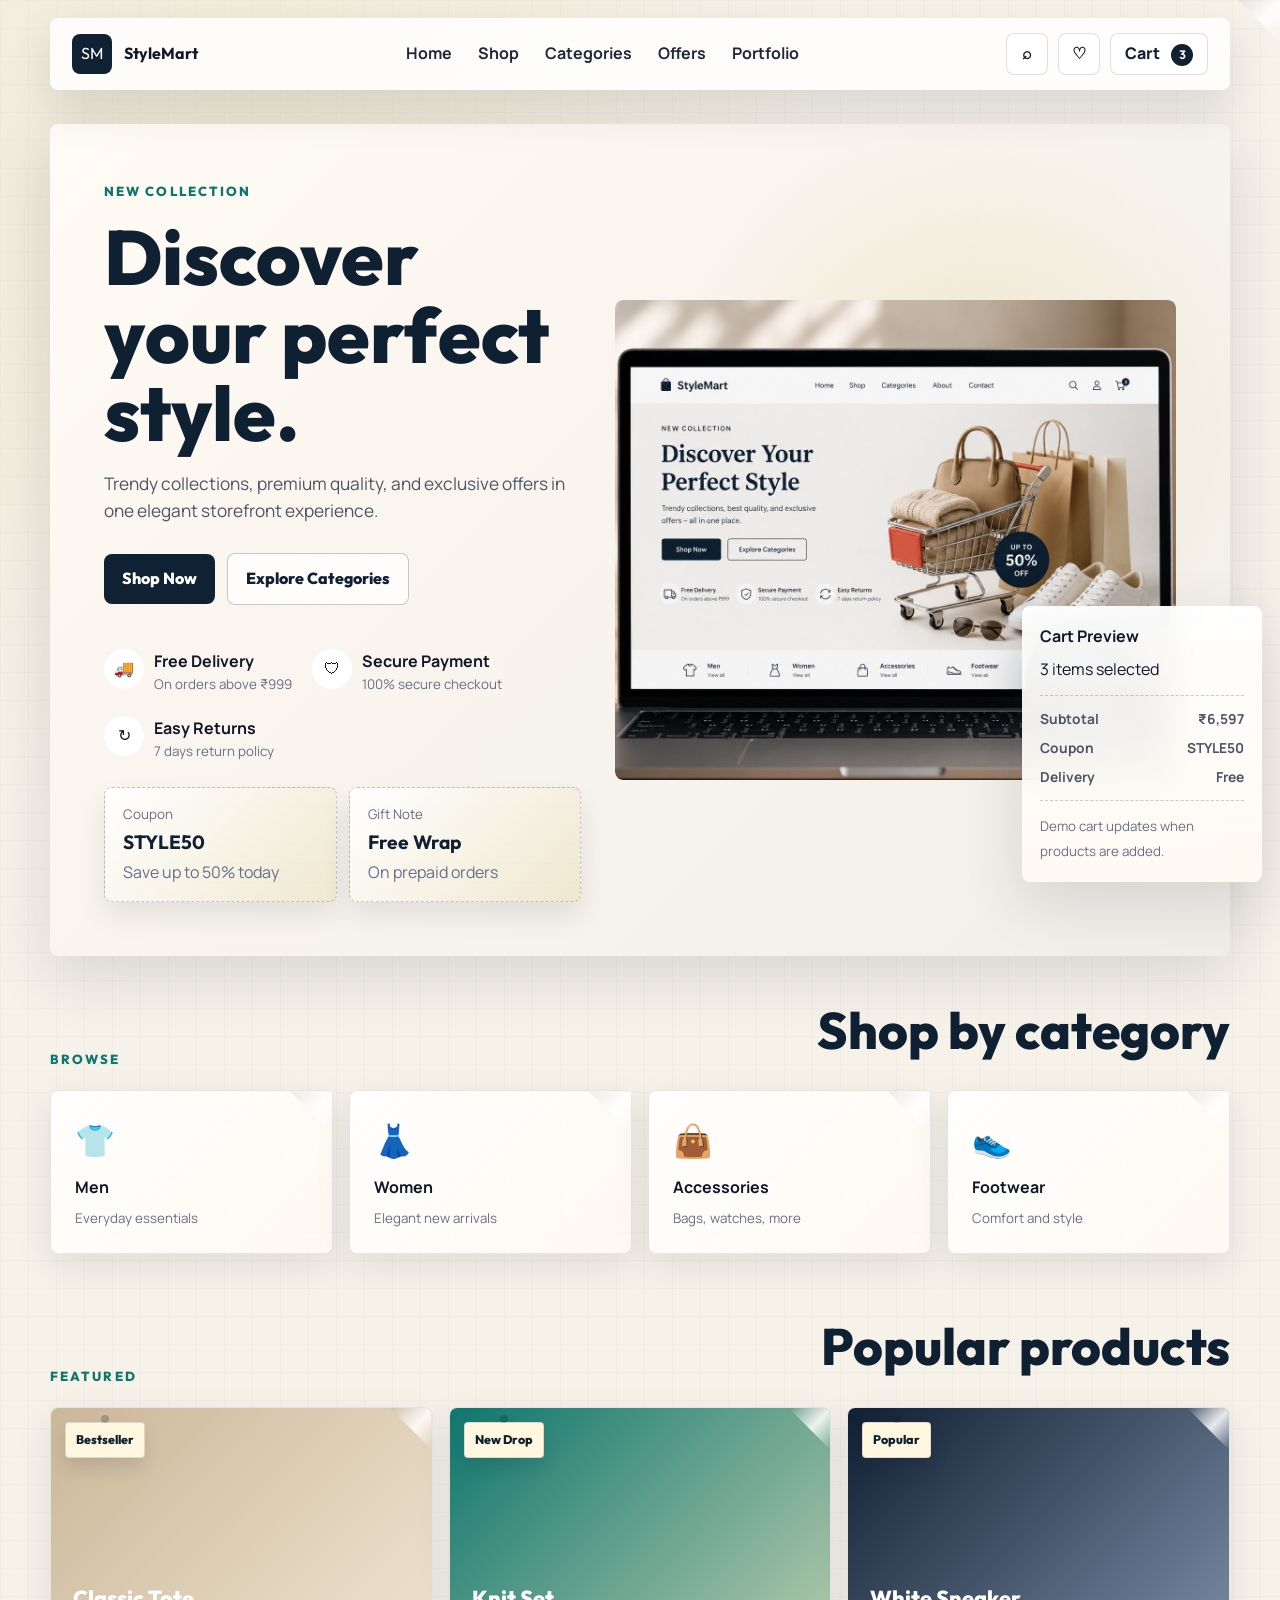
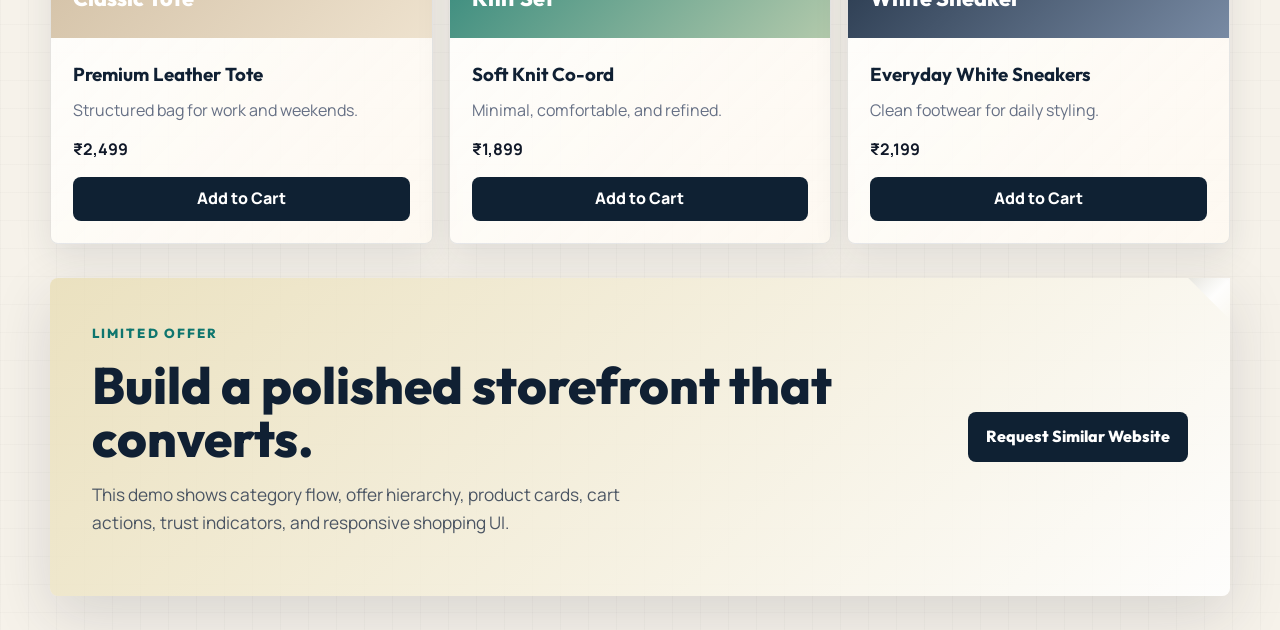
==== ecommerce-demo.html @ c4350ea9 "1st upload" ====
<!DOCTYPE html>
<html lang="en">
<head>
  <meta charset="UTF-8">
  <meta name="viewport" content="width=device-width, initial-scale=1.0">
  <title>StyleMart | E-Commerce Storefront Demo</title>
  <meta name="description" content="Live e-commerce storefront demo created by Tanisha Nalawade with responsive product sections, category navigation, cart preview, and premium shopping UI.">
  <link rel="icon" href="images/favicon.svg" type="image/svg+xml">
  <link rel="stylesheet" href="css/style.css">
</head>
<body class="shop-demo">
  <header class="shop-header">
    <a class="shop-logo" href="portfolio.html" aria-label="Back to portfolio">
      <span>SM</span>
      <strong>StyleMart</strong>
    </a>
    <nav class="shop-nav" aria-label="Store navigation">
      <a href="#home">Home</a>
      <a href="#shop">Shop</a>
      <a href="#categories">Categories</a>
      <a href="#offers">Offers</a>
      <a href="portfolio.html">Portfolio</a>
    </nav>
    <div class="shop-actions">
      <button class="shop-icon" aria-label="Search products">⌕</button>
      <button class="shop-icon" aria-label="Account">♡</button>
      <button class="shop-cart-button" type="button" aria-label="Cart">
        Cart <span data-cart-count>3</span>
      </button>
    </div>
  </header>

  <main>
    <section id="home" class="shop-hero">
      <div class="shop-hero-copy">
        <span class="shop-eyebrow">New Collection</span>
        <h1>Discover your perfect style.</h1>
        <p>Trendy collections, premium quality, and exclusive offers in one elegant storefront experience.</p>
        <div class="shop-hero-actions">
          <a class="shop-btn shop-btn-dark" href="#shop">Shop Now</a>
          <a class="shop-btn shop-btn-light" href="#categories">Explore Categories</a>
        </div>
        <div class="shop-trust">
          <div><span>🚚</span><strong>Free Delivery</strong><small>On orders above ₹999</small></div>
          <div><span>🛡</span><strong>Secure Payment</strong><small>100% secure checkout</small></div>
          <div><span>↻</span><strong>Easy Returns</strong><small>7 days return policy</small></div>
        </div>
        <div class="paper-coupon-strip" aria-label="Store paper coupons">
          <article>
            <small>Coupon</small>
            <strong>STYLE50</strong>
            <span>Save up to 50% today</span>
          </article>
          <article>
            <small>Gift Note</small>
            <strong>Free Wrap</strong>
            <span>On prepaid orders</span>
          </article>
        </div>
      </div>
      <div class="shop-hero-visual">
        <img src="images/projects/ecommerce-store.jpg" alt="StyleMart storefront preview">
        <div class="shop-discount">UP TO<br><strong>50%</strong><br>OFF</div>
      </div>
    </section>

    <section id="categories" class="shop-section">
      <div class="shop-section-head">
        <span class="shop-eyebrow">Browse</span>
        <h2>Shop by category</h2>
      </div>
      <div class="shop-category-grid">
        <a href="#shop"><span>👕</span><strong>Men</strong><small>Everyday essentials</small></a>
        <a href="#shop"><span>👗</span><strong>Women</strong><small>Elegant new arrivals</small></a>
        <a href="#shop"><span>👜</span><strong>Accessories</strong><small>Bags, watches, more</small></a>
        <a href="#shop"><span>👟</span><strong>Footwear</strong><small>Comfort and style</small></a>
      </div>
    </section>

    <section id="shop" class="shop-section shop-products-section">
      <div class="shop-section-head">
        <span class="shop-eyebrow">Featured</span>
        <h2>Popular products</h2>
      </div>
      <div class="shop-product-grid">
        <article class="shop-product">
          <span class="paper-tag">Bestseller</span>
          <div class="shop-product-image beige"><span>Classic Tote</span></div>
          <div><h3>Premium Leather Tote</h3><p>Structured bag for work and weekends.</p><strong>₹2,499</strong></div>
          <button data-add-cart>Add to Cart</button>
        </article>
        <article class="shop-product">
          <span class="paper-tag">New Drop</span>
          <div class="shop-product-image green"><span>Knit Set</span></div>
          <div><h3>Soft Knit Co-ord</h3><p>Minimal, comfortable, and refined.</p><strong>₹1,899</strong></div>
          <button data-add-cart>Add to Cart</button>
        </article>
        <article class="shop-product">
          <span class="paper-tag">Popular</span>
          <div class="shop-product-image slate"><span>White Sneaker</span></div>
          <div><h3>Everyday White Sneakers</h3><p>Clean footwear for daily styling.</p><strong>₹2,199</strong></div>
          <button data-add-cart>Add to Cart</button>
        </article>
      </div>
    </section>

    <section id="offers" class="shop-offer">
      <div>
        <span class="shop-eyebrow">Limited Offer</span>
        <h2>Build a polished storefront that converts.</h2>
        <p>This demo shows category flow, offer hierarchy, product cards, cart actions, trust indicators, and responsive shopping UI.</p>
      </div>
      <a class="shop-btn shop-btn-dark" href="contact.html">Request Similar Website</a>
    </section>
  </main>

  <aside class="shop-mini-cart" aria-label="Cart preview">
    <strong>Cart Preview</strong>
    <p><span data-cart-count>3</span> items selected</p>
    <div class="receipt-lines">
      <span><b>Subtotal</b><b>₹6,597</b></span>
      <span><b>Coupon</b><b>STYLE50</b></span>
      <span><b>Delivery</b><b>Free</b></span>
    </div>
    <small>Demo cart updates when products are added.</small>
  </aside>

  <script>
    const cartCounts = document.querySelectorAll("[data-cart-count]");
    let cartCount = 3;
    document.querySelectorAll("[data-add-cart]").forEach((button) => {
      button.addEventListener("click", () => {
        cartCount += 1;
        cartCounts.forEach((count) => {
          count.textContent = cartCount;
        });
        button.textContent = "Added";
        setTimeout(() => {
          button.textContent = "Add to Cart";
        }, 1200);
      });
    });
  </script>
</body>
</html>
---- css/style.css ----
@import url("https://fonts.googleapis.com/css2?family=Manrope:wght@400;500;600;700;800&family=Outfit:wght@600;700;800&display=swap");

:root {
  --display-font: "Outfit", "Aptos Display", "Segoe UI", sans-serif;
  --body-font: "Manrope", "Aptos", "Segoe UI", sans-serif;
}

:root {
  --blue-slate: #666A86;
  --slate-grey: #788AA3;
  --muted-teal: #92B6B1;
  --celadon: #B2C9AB;
  --pearl: #E8DDB5;
  --ink: #202437;
  --ink-soft: #4d5367;
  --paper: #ffffff;
  --mist: #f7f8f6;
  --line: rgba(102, 106, 134, 0.18);
  --glass: rgba(255, 255, 255, 0.68);
  --shadow: 0 20px 60px rgba(32, 36, 55, 0.14);
  --soft-shadow: 0 12px 34px rgba(32, 36, 55, 0.1);
  --radius: 8px;
  --max: 1180px;
}

* {
  box-sizing: border-box;
}

html {
  scroll-behavior: smooth;
}

body {
  margin: 0;
  color: var(--ink);
  background: var(--paper);
  font-family: var(--body-font);
  line-height: 1.6;
  overflow-x: hidden;
}

h1,
h2,
h3,
h4,
.brand,
.nav-links a,
.btn {
  font-family: var(--display-font);
}

img,
svg {
  max-width: 100%;
  display: block;
}

a {
  color: inherit;
  text-decoration: none;
}

button,
input,
select,
textarea {
  font: inherit;
}

button {
  cursor: pointer;
}

.loader {
  position: fixed;
  inset: 0;
  z-index: 9999;
  display: grid;
  place-items: center;
  background: linear-gradient(135deg, var(--blue-slate), var(--slate-grey), var(--muted-teal));
  transition: opacity 0.45s ease, visibility 0.45s ease;
}

.loader.is-hidden {
  opacity: 0;
  visibility: hidden;
}

.loader-mark {
  width: 76px;
  height: 76px;
  border: 1px solid rgba(255,255,255,0.35);
  border-radius: 50%;
  display: grid;
  place-items: center;
  color: white;
  font-weight: 800;
  letter-spacing: 0;
  position: relative;
}

.loader-mark::after {
  content: "";
  position: absolute;
  inset: -8px;
  border-radius: 50%;
  border: 2px solid transparent;
  border-top-color: var(--pearl);
  animation: spin 1s linear infinite;
}

@keyframes spin {
  to { transform: rotate(360deg); }
}

.site-header {
  position: fixed;
  top: 18px;
  left: 50%;
  transform: translateX(-50%);
  width: min(calc(100% - 32px), var(--max));
  z-index: 1000;
  border: 1px solid rgba(255,255,255,0.38);
  border-radius: var(--radius);
  background: rgba(255,255,255,0.78);
  backdrop-filter: blur(20px);
  box-shadow: 0 14px 34px rgba(32,36,55,0.12);
}

.nav {
  height: 70px;
  display: flex;
  align-items: center;
  justify-content: space-between;
  padding: 0 18px;
}

.brand {
  display: flex;
  align-items: center;
  gap: 12px;
  font-weight: 800;
  letter-spacing: 0;
}

.brand-mark {
  width: 38px;
  height: 38px;
  border-radius: var(--radius);
  display: grid;
  place-items: center;
  color: white;
  background: linear-gradient(135deg, var(--blue-slate), var(--muted-teal));
  box-shadow: 0 10px 24px rgba(102,106,134,0.24);
}

.nav-links {
  display: flex;
  align-items: center;
  gap: 6px;
}

.nav-links a {
  padding: 10px 12px;
  border-radius: var(--radius);
  color: var(--ink-soft);
  font-weight: 700;
  font-size: 0.92rem;
}

.nav-links a:hover,
.nav-links a.active {
  color: var(--ink);
  background: rgba(146,182,177,0.18);
}

.menu-toggle {
  display: none;
  border: 0;
  background: rgba(102,106,134,0.1);
  border-radius: var(--radius);
  width: 42px;
  height: 42px;
  color: var(--blue-slate);
}

.btn {
  min-height: 46px;
  display: inline-flex;
  align-items: center;
  justify-content: center;
  gap: 10px;
  padding: 12px 18px;
  border-radius: var(--radius);
  border: 1px solid transparent;
  font-weight: 800;
  transition: transform 0.25s ease, box-shadow 0.25s ease, background 0.25s ease;
}

.btn:hover {
  transform: translateY(-3px);
}

.btn-primary {
  color: white;
  background: linear-gradient(135deg, var(--blue-slate), var(--muted-teal));
  box-shadow: 0 16px 34px rgba(102,106,134,0.22);
}

.btn-secondary {
  color: var(--ink);
  background: rgba(255,255,255,0.74);
  border-color: rgba(255,255,255,0.62);
  box-shadow: var(--soft-shadow);
}

.btn-ghost {
  color: var(--blue-slate);
  background: transparent;
  border-color: var(--line);
}

.section {
  position: relative;
  padding: 112px 0;
}

.container {
  width: min(calc(100% - 36px), var(--max));
  margin: 0 auto;
}

.section-label {
  display: inline-flex;
  align-items: center;
  gap: 10px;
  color: var(--blue-slate);
  font-size: 0.82rem;
  font-weight: 900;
  letter-spacing: 0.08em;
  text-transform: uppercase;
}

.section-label::before {
  content: "";
  width: 34px;
  height: 1px;
  background: var(--muted-teal);
}

.section-heading {
  margin: 12px 0 16px;
  font-family: var(--display-font);
  font-weight: 700;
  font-size: clamp(1.85rem, 3.7vw, 3.35rem);
  line-height: 1.08;
  letter-spacing: 0;
}

.section-copy {
  max-width: 720px;
  margin: 0;
  color: var(--ink-soft);
  font-size: 1.08rem;
}

.hero {
  min-height: 100vh;
  padding: 136px 0 124px;
  display: grid;
  align-items: center;
  overflow: hidden;
  color: white;
  background:
    linear-gradient(120deg, rgba(102,106,134,0.95), rgba(120,138,163,0.9), rgba(146,182,177,0.86)),
    url("../images/backgrounds/mesh.svg");
  background-size: cover;
}

.hero::before {
  content: "";
  position: absolute;
  inset: 0;
  background-image:
    linear-gradient(rgba(255,255,255,0.08) 1px, transparent 1px),
    linear-gradient(90deg, rgba(255,255,255,0.08) 1px, transparent 1px);
  background-size: 56px 56px;
  mask-image: linear-gradient(to bottom, black, transparent 78%);
}

.hero-grid {
  position: relative;
  z-index: 2;
  display: grid;
  grid-template-columns: 1fr;
  gap: 28px;
  align-items: center;
  justify-items: center;
  text-align: center;
}

.hero h1 {
  margin: 16px 0 16px;
  max-width: 840px;
  font-family: var(--display-font);
  font-weight: 800;
  font-size: clamp(2.35rem, 4.8vw, 4.55rem);
  line-height: 1.04;
  letter-spacing: 0;
}

.hero .lead {
  max-width: 780px;
  margin-inline: auto;
  color: rgba(255,255,255,0.86);
  font-size: clamp(1rem, 1.45vw, 1.16rem);
  line-height: 1.72;
}

.typed-line {
  display: inline-flex;
  min-height: 34px;
  margin-top: 10px;
  color: var(--pearl);
  font-weight: 900;
  font-size: clamp(1.06rem, 1.55vw, 1.28rem);
}

.cursor {
  display: inline-block;
  width: 2px;
  height: 1.3em;
  margin-left: 5px;
  background: var(--pearl);
  animation: blink 0.9s steps(2) infinite;
}

@keyframes blink {
  50% { opacity: 0; }
}



.trust-strip {
  display: grid;
  grid-template-columns: repeat(4, minmax(0, 1fr));
  gap: 10px;
  width: min(860px, 100%);
  margin: 24px auto 0;
}

.trust-item,
.glass-card {
  border: 1px solid rgba(255,255,255,0.38);
  background: rgba(255,255,255,0.14);
  backdrop-filter: blur(18px);
  border-radius: var(--radius);
  box-shadow: 0 18px 45px rgba(32,36,55,0.12);
}

.trust-item {
  padding: 12px 14px;
  font-weight: 800;
  color: rgba(255,255,255,0.92);
  font-size: 0.9rem;
}

.hero-visual {
  position: relative;
  min-height: 560px;
}

.code-window {
  position: absolute;
  inset: 48px 0 42px 42px;
  padding: 18px;
  background: rgba(255,255,255,0.82);
  border: 1px solid rgba(255,255,255,0.5);
  border-radius: var(--radius);
  box-shadow: var(--shadow);
  backdrop-filter: blur(22px);
  color: var(--ink);
  animation: floatUp 6s ease-in-out infinite;
}

.window-top {
  display: flex;
  gap: 8px;
  margin-bottom: 18px;
}

.dot {
  width: 11px;
  height: 11px;
  border-radius: 50%;
  background: var(--blue-slate);
}

.dot:nth-child(2) { background: var(--muted-teal); }
.dot:nth-child(3) { background: var(--pearl); }

.code-line {
  display: grid;
  grid-template-columns: 46px 1fr;
  gap: 10px;
  padding: 9px 0;
  color: #4e556e;
  font-family: "SFMono-Regular", Consolas, monospace;
  font-size: 0.92rem;
  border-bottom: 1px solid rgba(102,106,134,0.08);
}

.line-no {
  color: rgba(102,106,134,0.45);
}

.dashboard-card {
  position: absolute;
  right: 6px;
  bottom: 28px;
  width: min(300px, 72%);
  padding: 18px;
  color: var(--ink);
  background: rgba(255,255,255,0.78);
  border: 1px solid rgba(255,255,255,0.58);
  border-radius: var(--radius);
  box-shadow: var(--shadow);
  backdrop-filter: blur(18px);
}

.mini-bars {
  display: grid;
  gap: 9px;
  margin-top: 14px;
}

.mini-bars span {
  display: block;
  height: 10px;
  border-radius: 999px;
  background: linear-gradient(90deg, var(--blue-slate), var(--muted-teal));
}

.mini-bars span:nth-child(2) { width: 72%; }
.mini-bars span:nth-child(3) { width: 88%; }

.floating-tech {
  position: absolute;
  width: 58px;
  height: 58px;
  display: grid;
  place-items: center;
  border-radius: var(--radius);
  color: var(--blue-slate);
  background: rgba(255,255,255,0.82);
  box-shadow: var(--soft-shadow);
  font-weight: 900;
  animation: drift 5s ease-in-out infinite;
}

.tech-java { left: 2px; top: 34px; }
.tech-spring { right: 0; top: 118px; animation-delay: -1.4s; }
.tech-db { left: 0; bottom: 96px; animation-delay: -2.2s; }

.particle-field span {
  position: absolute;
  width: 5px;
  height: 5px;
  border-radius: 50%;
  background: rgba(255,255,255,0.7);
  animation: particle 8s linear infinite;
}

.particle-field span:nth-child(1) { left: 8%; top: 16%; }
.particle-field span:nth-child(2) { left: 76%; top: 12%; animation-delay: -2s; }
.particle-field span:nth-child(3) { left: 58%; top: 66%; animation-delay: -4s; }
.particle-field span:nth-child(4) { left: 18%; top: 74%; animation-delay: -6s; }

@keyframes particle {
  50% { transform: translate3d(18px, -24px, 0); opacity: 0.35; }
}

@keyframes floatUp {
  50% { transform: translateY(-18px); }
}

@keyframes drift {
  50% { transform: translateY(-14px) rotate(3deg); }
}

.wave {
  position: absolute;
  left: 0;
  right: 0;
  bottom: -34px;
  height: 82px;
  z-index: 1;
  background: url("../images/backgrounds/wave.svg") center bottom / cover no-repeat;
  pointer-events: none;
}

.intro-layout {
  display: grid;
  grid-template-columns: 0.9fr 1.1fr;
  gap: 42px;
  align-items: center;
}

.portrait-abstract,
.service-visual,
.about-visual {
  min-height: 430px;
  border-radius: var(--radius);
  background:
    linear-gradient(135deg, rgba(102,106,134,0.12), rgba(146,182,177,0.22)),
    url("../images/backgrounds/workspace.svg") center / cover;
  box-shadow: var(--shadow);
  border: 1px solid rgba(102,106,134,0.12);
}

.stats-grid {
  display: grid;
  grid-template-columns: repeat(4, minmax(0, 1fr));
  gap: 18px;
  margin-top: 36px;
}

.stat-card {
  padding: 26px;
  border-radius: var(--radius);
  background: var(--paper);
  border: 1px solid var(--line);
  box-shadow: var(--soft-shadow);
}

.stat-number {
  display: block;
  color: var(--blue-slate);
  font-size: 2.4rem;
  line-height: 1;
  font-weight: 900;
}

.tech-section {
  background: linear-gradient(135deg, rgba(120,138,163,0.14), rgba(146,182,177,0.22));
}

.tech-grid {
  display: grid;
  grid-template-columns: repeat(4, minmax(0, 1fr));
  gap: 18px;
  margin-top: 42px;
}

.tech-card {
  position: relative;
  overflow: hidden;
  min-height: 210px;
  padding: 24px;
  border-radius: var(--radius);
  border: 1px solid rgba(255,255,255,0.62);
  background: rgba(255,255,255,0.58);
  backdrop-filter: blur(18px);
  box-shadow: var(--soft-shadow);
  transition: transform 0.25s ease, box-shadow 0.25s ease;
}

.tech-card:hover,
.case-card:hover,
.service-card:hover {
  transform: translateY(-8px);
  box-shadow: var(--shadow);
}

.tech-icon,
.service-icon {
  width: 48px;
  height: 48px;
  border-radius: var(--radius);
  display: grid;
  place-items: center;
  color: white;
  font-weight: 900;
  background: linear-gradient(135deg, var(--blue-slate), var(--muted-teal));
}

.progress {
  height: 8px;
  border-radius: 999px;
  background: rgba(102,106,134,0.12);
  overflow: hidden;
  margin-top: 18px;
}

.progress span {
  display: block;
  height: 100%;
  width: var(--value);
  background: linear-gradient(90deg, var(--blue-slate), var(--celadon));
}

.choose-section {
  background: linear-gradient(135deg, rgba(146,182,177,0.18), rgba(178,201,171,0.24));
}

.choose-layout {
  display: grid;
  grid-template-columns: 0.85fr 1.15fr;
  gap: 34px;
  align-items: start;
}

.choose-list {
  display: grid;
  gap: 14px;
}

.choose-item {
  display: grid;
  grid-template-columns: 52px 1fr;
  gap: 16px;
  padding: 18px;
  border-radius: var(--radius);
  background: rgba(255,255,255,0.66);
  border: 1px solid rgba(255,255,255,0.7);
  box-shadow: var(--soft-shadow);
}

.check {
  width: 40px;
  height: 40px;
  border-radius: 50%;
  display: grid;
  place-items: center;
  background: rgba(102,106,134,0.1);
  color: var(--blue-slate);
  font-weight: 900;
}

.services-preview,
.portfolio-section {
  background: linear-gradient(135deg, rgba(178,201,171,0.2), rgba(232,221,181,0.32));
}

.service-grid {
  display: grid;
  grid-template-columns: repeat(4, minmax(0, 1fr));
  gap: 18px;
  margin-top: 42px;
}

.service-card {
  overflow: hidden;
  border-radius: var(--radius);
  background: var(--paper);
  border: 1px solid var(--line);
  box-shadow: var(--soft-shadow);
  transition: transform 0.25s ease, box-shadow 0.25s ease;
}

.service-image {
  min-height: 150px;
  background: linear-gradient(135deg, rgba(102,106,134,0.84), rgba(146,182,177,0.78)), var(--service-img);
  background-size: cover;
  background-position: center;
}

.service-content {
  padding: 22px;
}

.service-content ul,
.project-outcomes,
.footer-list {
  padding: 0;
  margin: 14px 0 0;
  list-style: none;
}

.service-content li,
.project-outcomes li {
  margin: 8px 0;
  color: var(--ink-soft);
}

.process-timeline {
  display: grid;
  grid-template-columns: repeat(4, minmax(0, 1fr));
  gap: 18px;
  margin-top: 42px;
}

.process-step {
  position: relative;
  padding: 26px;
  border-radius: var(--radius);
  background: var(--paper);
  border: 1px solid var(--line);
  box-shadow: var(--soft-shadow);
}

.step-number {
  color: var(--muted-teal);
  font-size: 2.4rem;
  font-weight: 900;
  line-height: 1;
}

.testimonials {
  background: #f7f8f6;
}

.testimonial-strip {
  display: grid;
  grid-template-columns: 1.1fr 0.9fr;
  gap: 22px;
  margin-top: 42px;
}

.quote-card {
  padding: 30px;
  border-radius: var(--radius);
  background: var(--paper);
  border: 1px solid var(--line);
  box-shadow: var(--soft-shadow);
}

.cta-band {
  overflow: hidden;
  color: white;
  background: linear-gradient(135deg, var(--blue-slate), var(--slate-grey), var(--muted-teal));
}

.cta-panel {
  position: relative;
  display: grid;
  grid-template-columns: 1.1fr auto;
  align-items: center;
  gap: 24px;
  padding: 44px;
  border-radius: var(--radius);
  border: 1px solid rgba(255,255,255,0.22);
  background: rgba(255,255,255,0.1);
  backdrop-filter: blur(18px);
}

.page-hero {
  padding: 164px 0 86px;
  color: white;
  background:
    linear-gradient(120deg, rgba(102,106,134,0.96), rgba(120,138,163,0.9), rgba(146,182,177,0.86)),
    url("../images/backgrounds/mesh.svg") center / cover;
}

.page-hero h1 {
  max-width: 900px;
  margin: 12px 0 16px;
  font-family: var(--display-font);
  font-weight: 700;
  font-size: clamp(2.25rem, 4.8vw, 4.5rem);
  line-height: 1.04;
}

.page-hero p {
  max-width: 740px;
  color: rgba(255,255,255,0.86);
  font-size: 1.12rem;
}

.about-grid {
  display: grid;
  grid-template-columns: 0.9fr 1.1fr;
  gap: 34px;
  align-items: start;
}

.accordion {
  display: grid;
  gap: 14px;
}

.accordion-item {
  border-radius: var(--radius);
  border: 1px solid var(--line);
  background: var(--paper);
  box-shadow: var(--soft-shadow);
  overflow: hidden;
}

.accordion-button {
  width: 100%;
  border: 0;
  display: flex;
  justify-content: space-between;
  align-items: center;
  padding: 20px 22px;
  background: transparent;
  color: var(--ink);
  font-weight: 900;
  text-align: left;
}

.accordion-content {
  max-height: 0;
  overflow: hidden;
  transition: max-height 0.35s ease;
}

.accordion-content-inner {
  padding: 0 22px 22px;
  color: var(--ink-soft);
}

.accordion-item.open .accordion-content {
  max-height: 460px;
}

.portfolio-toolbar {
  display: flex;
  flex-wrap: wrap;
  align-items: center;
  justify-content: space-between;
  gap: 18px;
  margin-top: 34px;
}

.download-panel {
  display: grid;
  grid-template-columns: 1fr auto;
  align-items: center;
  gap: 24px;
  margin-top: 26px;
  padding: 26px;
  border-radius: var(--radius);
  background:
    linear-gradient(135deg, rgba(255,255,255,0.86), rgba(232,221,181,0.42)),
    linear-gradient(135deg, rgba(146,182,177,0.18), rgba(102,106,134,0.08));
  border: 1px solid rgba(255,255,255,0.72);
  box-shadow: var(--soft-shadow);
}

.download-panel h3 {
  margin: 0 0 8px;
  font-size: clamp(1.25rem, 2vw, 1.7rem);
}

.download-panel p {
  margin: 0;
  color: var(--ink-soft);
}

.filter-buttons {
  display: flex;
  flex-wrap: wrap;
  gap: 10px;
}

.filter-btn {
  border: 1px solid var(--line);
  border-radius: var(--radius);
  background: rgba(255,255,255,0.72);
  padding: 10px 14px;
  color: var(--ink-soft);
  font-weight: 800;
}

.filter-btn.active,
.filter-btn:hover {
  color: white;
  background: var(--blue-slate);
}

.case-grid {
  display: grid;
  gap: 24px;
  margin-top: 28px;
}

.case-card {
  display: grid;
  grid-template-columns: 0.95fr 1.05fr;
  gap: 28px;
  padding: 20px;
  border-radius: var(--radius);
  background: rgba(255,255,255,0.82);
  border: 1px solid rgba(255,255,255,0.72);
  box-shadow: var(--soft-shadow);
  transition: transform 0.25s ease, box-shadow 0.25s ease;
}

.mockup {
  min-height: 310px;
  border-radius: var(--radius);
  padding: 18px;
  background: linear-gradient(135deg, rgba(32,36,55,0.88), rgba(102,106,134,0.76));
}

.mockup-screen {
  height: 100%;
  border-radius: var(--radius);
  border: 10px solid rgba(255,255,255,0.18);
  box-shadow: inset 0 0 0 1px rgba(255,255,255,0.16);
  overflow: hidden;
}

.mockup-screen img {
  width: 100%;
  height: 100%;
  display: block;
  object-fit: cover;
  border-radius: calc(var(--radius) - 2px);
  transition: transform 0.45s ease;
}

.case-card:hover .mockup-screen img {
  transform: scale(1.04);
}

.badge-row {
  display: flex;
  flex-wrap: wrap;
  gap: 8px;
  margin: 16px 0;
}

.badge {
  display: inline-flex;
  align-items: center;
  min-height: 30px;
  padding: 6px 10px;
  border-radius: 999px;
  color: var(--blue-slate);
  background: rgba(146,182,177,0.18);
  font-size: 0.82rem;
  font-weight: 900;
}

.contact-section {
  background: linear-gradient(135deg, rgba(232,221,181,0.48), rgba(255,255,255,1));
}

.contact-grid {
  display: grid;
  grid-template-columns: 0.9fr 1.1fr;
  gap: 32px;
  align-items: start;
}

.contact-card,
.form-card,
.newsletter-card {
  padding: 28px;
  border-radius: var(--radius);
  background: rgba(255,255,255,0.82);
  border: 1px solid rgba(255,255,255,0.74);
  box-shadow: var(--shadow);
  backdrop-filter: blur(18px);
}

.form-grid {
  display: grid;
  grid-template-columns: repeat(2, minmax(0, 1fr));
  gap: 2px;
}

.field {
  display: grid;
  gap: 2px;
}

.field.full {
  grid-column: 1 / -1;
}

label {
  font-weight: 800;
  color: var(--ink);
}

input,
select,
textarea {
  width: 100%;
  border: 1px solid rgba(102,106,134,0.24);
  border-radius: var(--radius);
  padding: 13px 14px;
  background: rgba(255,255,255,0.82);
  color: var(--ink);
  outline: none;
  transition: border-color 0.2s ease, box-shadow 0.2s ease;
}

textarea {
  min-height: 60px;
  resize: vertical;
}

input:focus,
select:focus,
textarea:focus {
  border-color: var(--muted-teal);
  box-shadow: 0 0 0 4px rgba(146,182,177,0.16);
}

.error {
  min-height: 18px;
  color: #9a3f45;
  font-size: 0.82rem;
  font-weight: 700;
}

.success-message {
  display: none;
  margin-top: 14px;
  padding: 14px;
  border-radius: var(--radius);
  color: #23473f;
  background: rgba(178,201,171,0.36);
  font-weight: 800;
}

.success-message.show {
  display: block;
}

.map-frame,
.video-frame {
  width: 100%;
  min-height: 350px;
  border: 0;
  border-radius: var(--radius);
  box-shadow: var(--soft-shadow);
}

.video-unavailable {
  display: grid;
  place-content: center;
  gap: 10px;
  padding: 28px;
  text-align: center;
  color: rgba(255,255,255,0.9);
  background:
    linear-gradient(135deg, rgba(102,106,134,0.92), rgba(146,182,177,0.82)),
    url("../images/backgrounds/mesh.svg") center / cover;
  border: 1px solid rgba(255,255,255,0.52);
}

.video-unavailable span {
  font-family: var(--display-font);
  font-size: clamp(1.45rem, 3vw, 2.4rem);
  font-weight: 800;
}

.video-unavailable p {
  margin: 0;
  color: rgba(255,255,255,0.76);
}

.site-footer {
  position: relative;
  overflow: hidden;
  color: white;
  padding: 86px 0 28px;
  background: linear-gradient(135deg, var(--blue-slate), #4E556E);
}

.footer-top {
  display: grid;
  grid-template-columns: 1.1fr 0.9fr;
  gap: 30px;
  align-items: start;
  padding-bottom: 42px;
  border-bottom: 1px solid rgba(255,255,255,0.18);
}

.newsletter-card {
  color: var(--ink);
}

.footer-grid {
  display: grid;
  grid-template-columns: 1.2fr repeat(3, 1fr);
  gap: 28px;
  margin-top: 38px;
}

.footer-list li {
  margin: 10px 0;
  color: rgba(255,255,255,0.72);
}

.footer-list a:hover {
  color: var(--pearl);
}

.social-row {
  display: flex;
  gap: 10px;
  margin-top: 18px;
}

.social-row a,
.floating-contact a,
.back-top {
  width: 42px;
  height: 42px;
  display: grid;
  place-items: center;
  border-radius: var(--radius);
  background: rgba(255,255,255,0.12);
  border: 1px solid rgba(255,255,255,0.22);
  font-weight: 900;
  transition: transform 0.25s ease, background 0.25s ease;
}

.social-row a:hover,
.floating-contact a:hover,
.back-top:hover {
  transform: translateY(-4px);
  background: rgba(255,255,255,0.22);
}

.footer-bottom {
  display: flex;
  flex-wrap: wrap;
  gap: 12px;
  align-items: center;
  justify-content: space-between;
  margin-top: 34px;
  color: rgba(255,255,255,0.72);
}

.floating-contact {
  position: fixed;
  right: 18px;
  bottom: 86px;
  z-index: 900;
  display: grid;
  gap: 10px;
}

.floating-contact a {
  color: white;
  background: var(--blue-slate);
}

.back-top {
  position: fixed;
  right: 18px;
  bottom: 28px;
  z-index: 900;
  border: 0;
  color: white;
  background: var(--muted-teal);
  opacity: 0;
  pointer-events: none;
}

.back-top.show {
  opacity: 1;
  pointer-events: auto;
}

.modal {
  position: fixed;
  inset: 0;
  z-index: 2000;
  display: none;
  place-items: center;
  padding: 20px;
  background: rgba(32,36,55,0.58);
  backdrop-filter: blur(8px);
}

.modal.show {
  display: grid;
}

.modal-panel {
  width: min(520px, 100%);
  padding: 28px;
  border-radius: var(--radius);
  background: var(--paper);
  box-shadow: var(--shadow);
}

.modal-head {
  display: flex;
  justify-content: space-between;
  align-items: center;
  gap: 12px;
}

.icon-button {
  width: 40px;
  height: 40px;
  border: 0;
  border-radius: var(--radius);
  color: var(--blue-slate);
  background: rgba(102,106,134,0.1);
}

.reveal {
  opacity: 0;
  transform: translateY(26px);
  transition: opacity 0.75s ease, transform 0.75s ease;
}

.reveal.visible {
  opacity: 1;
  transform: translateY(0);
}

.split-band {
  background: var(--mist);
}

@media (max-width: 980px) {
  .hero-grid,
  .intro-layout,
  .choose-layout,
  .about-grid,
  .contact-grid,
  .testimonial-strip,
  .footer-top,
  .download-panel,
  .case-card {
    grid-template-columns: 1fr;
  }

  .hero-visual {
    min-height: 470px;
  }

  .tech-grid,
  .service-grid,
  .stats-grid,
  .process-timeline,
  .footer-grid {
    grid-template-columns: repeat(2, minmax(0, 1fr));
  }

  .cta-panel {
    grid-template-columns: 1fr;
  }
}

@media (min-width: 981px) and (max-height: 820px) {
  .hero {
    padding-top: 118px;
    padding-bottom: 104px;
  }

  .hero h1 {
    max-width: 790px;
    font-size: clamp(2.25rem, 4.25vw, 4rem);
  }

  .hero .lead {
    max-width: 740px;
    font-size: 1.04rem;
    line-height: 1.62;
  }

  .trust-strip {
    margin-top: 18px;
  }
}

@media (max-width: 740px) {
  .site-header {
    top: 10px;
    width: min(calc(100% - 20px), var(--max));
  }

  .menu-toggle {
    display: grid;
    place-items: center;
  }

  .nav-links {
    position: absolute;
    left: 10px;
    right: 10px;
    top: 78px;
    display: none;
    padding: 12px;
    border-radius: var(--radius);
    background: rgba(255,255,255,0.94);
    box-shadow: var(--shadow);
    flex-direction: column;
    align-items: stretch;
  }

  .nav-links.open {
    display: flex;
  }

  .nav-cta {
    display: none;
  }

  .hero {
    padding-top: 136px;
  }

  .hero h1,
  .page-hero h1 {
    font-size: clamp(2.1rem, 10vw, 3.15rem);
  }

  .section-heading {
    font-size: clamp(1.75rem, 8vw, 2.65rem);
  }

  .trust-strip,
  .tech-grid,
  .service-grid,
  .stats-grid,
  .process-timeline,
  .footer-grid,
  .form-grid {
    grid-template-columns: 1fr;
  }

  .hero-visual {
    min-height: 420px;
  }

  .code-window {
    inset: 34px 0 76px 0;
  }

  .floating-tech {
    width: 48px;
    height: 48px;
  }

  .section {
    padding: 78px 0;
  }

  .page-hero {
    padding-top: 138px;
  }

  .footer-bottom {
    align-items: flex-start;
    flex-direction: column;
  }
}

@media (prefers-reduced-motion: reduce) {
  *,
  *::before,
  *::after {
    animation-duration: 0.01ms !important;
    animation-iteration-count: 1 !important;
    scroll-behavior: auto !important;
    transition-duration: 0.01ms !important;
  }
}

.shop-demo {
  min-height: 100vh;
  color: #101828;
  background:
    radial-gradient(circle at 20% 10%, rgba(232,221,181,0.42), transparent 28%),
    linear-gradient(90deg, rgba(16,24,40,0.025) 1px, transparent 1px),
    linear-gradient(180deg, rgba(16,24,40,0.02) 1px, transparent 1px),
    #f6f2ea;
  background-size: auto, 28px 28px, 28px 28px, auto;
  font-family: var(--body-font);
}

.shop-header {
  position: sticky;
  top: 0;
  z-index: 100;
  width: min(calc(100% - 36px), 1180px);
  margin: 18px auto;
  min-height: 72px;
  display: flex;
  align-items: center;
  justify-content: space-between;
  gap: 20px;
  padding: 14px 22px;
  border-radius: var(--radius);
  background: rgba(255,255,255,0.84);
  box-shadow: 0 18px 45px rgba(16,24,40,0.12);
  backdrop-filter: blur(18px);
}

.shop-logo,
.shop-nav,
.shop-actions,
.shop-hero-actions,
.shop-trust,
.shop-product button {
  display: flex;
  align-items: center;
}

.shop-logo {
  gap: 12px;
  font-family: var(--display-font);
}

.shop-logo span {
  width: 40px;
  height: 40px;
  display: grid;
  place-items: center;
  border-radius: var(--radius);
  color: white;
  background: #0f2133;
}

.shop-nav {
  gap: 26px;
  color: #1f2937;
  font-weight: 700;
}

.shop-nav a:hover {
  color: #0f766e;
}

.shop-actions {
  gap: 10px;
}

.shop-icon,
.shop-cart-button {
  min-height: 42px;
  border: 1px solid rgba(15,33,51,0.14);
  border-radius: var(--radius);
  background: white;
  color: #0f2133;
  font-weight: 800;
}

.shop-icon {
  width: 42px;
}

.shop-cart-button {
  padding: 0 14px;
}

.shop-cart-button span {
  display: inline-grid;
  place-items: center;
  min-width: 22px;
  height: 22px;
  margin-left: 8px;
  border-radius: 50%;
  color: white;
  background: #0f2133;
  font-size: 0.75rem;
}

.shop-hero {
  width: min(calc(100% - 36px), 1180px);
  margin: 34px auto 0;
  min-height: 620px;
  display: grid;
  grid-template-columns: 0.92fr 1.08fr;
  align-items: center;
  gap: 34px;
  padding: 54px;
  border-radius: var(--radius);
  background:
    linear-gradient(135deg, rgba(255,255,255,0.22), transparent 32%),
    radial-gradient(circle at 78% 35%, rgba(232,221,181,0.58), transparent 28%),
    linear-gradient(135deg, #fffaf2, #f1eee9);
  box-shadow: var(--shadow);
  overflow: hidden;
}

.shop-hero::after,
.shop-category-grid a::after,
.shop-product::after,
.shop-offer::after {
  content: "";
  position: absolute;
  right: 0;
  top: 0;
  width: 42px;
  height: 42px;
  background: linear-gradient(135deg, rgba(15,33,51,0.08), rgba(255,255,255,0.86) 52%, rgba(255,255,255,0));
  clip-path: polygon(100% 0, 0 0, 100% 100%);
  pointer-events: none;
}

.shop-eyebrow {
  color: #0f766e;
  font-family: var(--display-font);
  font-size: 0.82rem;
  font-weight: 800;
  letter-spacing: 0.16em;
  text-transform: uppercase;
}

.shop-hero h1,
.shop-section h2,
.shop-offer h2 {
  margin: 14px 0;
  color: #102033;
  font-family: var(--display-font);
  font-weight: 800;
  line-height: 1.02;
  letter-spacing: 0;
}

.shop-hero h1 {
  font-size: clamp(3rem, 6vw, 5.6rem);
  max-width: 560px;
}

.shop-hero p,
.shop-offer p {
  max-width: 540px;
  color: #4b5563;
  font-size: 1.08rem;
}

.shop-hero-actions {
  gap: 12px;
  margin-top: 28px;
}

.shop-btn {
  min-height: 48px;
  display: inline-flex;
  align-items: center;
  justify-content: center;
  padding: 12px 18px;
  border-radius: var(--radius);
  font-family: var(--display-font);
  font-weight: 800;
}

.shop-btn-dark {
  color: white;
  background: #0f2133;
}

.shop-btn-light {
  color: #0f2133;
  border: 1px solid rgba(15,33,51,0.24);
  background: rgba(255,255,255,0.72);
}

.shop-trust {
  flex-wrap: wrap;
  gap: 20px;
  margin-top: 44px;
}

.shop-trust div {
  display: grid;
  grid-template-columns: 40px 1fr;
  gap: 0 10px;
}

.shop-trust span {
  grid-row: span 2;
  width: 40px;
  height: 40px;
  display: grid;
  place-items: center;
  border-radius: 50%;
  background: white;
}

.shop-trust small {
  color: #667085;
}

.paper-coupon-strip {
  display: grid;
  grid-template-columns: repeat(2, minmax(0, 1fr));
  gap: 12px;
  margin-top: 24px;
  max-width: 520px;
}

.paper-coupon-strip article {
  position: relative;
  padding: 16px 18px;
  border: 1px dashed rgba(15,33,51,0.24);
  border-radius: var(--radius);
  background:
    linear-gradient(135deg, rgba(255,255,255,0.94), rgba(232,221,181,0.52)),
    repeating-linear-gradient(0deg, transparent 0 18px, rgba(15,33,51,0.035) 19px);
  box-shadow: 0 14px 28px rgba(16,24,40,0.09);
}

.paper-coupon-strip small,
.paper-coupon-strip span {
  display: block;
  color: #667085;
}

.paper-coupon-strip strong {
  display: block;
  margin: 2px 0;
  color: #102033;
  font-family: var(--display-font);
  font-size: 1.2rem;
}

.shop-hero-visual {
  position: relative;
  min-height: 480px;
  border-radius: var(--radius);
  overflow: hidden;
}

.shop-hero-visual img {
  width: 100%;
  height: 100%;
  min-height: 480px;
  object-fit: cover;
  border-radius: var(--radius);
}

.shop-discount {
  position: absolute;
  right: 32px;
  bottom: 42px;
  width: 118px;
  height: 118px;
  display: grid;
  place-items: center;
  text-align: center;
  border-radius: 50%;
  color: white;
  background: #0f2133;
  font-family: var(--display-font);
  font-weight: 800;
  line-height: 1.1;
  box-shadow: 0 18px 40px rgba(15,33,51,0.25);
}

.shop-discount strong {
  font-size: 2.3rem;
}

.shop-section,
.shop-offer {
  width: min(calc(100% - 36px), 1180px);
  margin: 34px auto;
}

.shop-section-head {
  display: flex;
  align-items: end;
  justify-content: space-between;
  gap: 20px;
  margin-bottom: 20px;
}

.shop-section h2,
.shop-offer h2 {
  font-size: clamp(2rem, 4vw, 3.4rem);
}

.shop-category-grid,
.shop-product-grid {
  display: grid;
  grid-template-columns: repeat(4, minmax(0, 1fr));
  gap: 16px;
}

.shop-category-grid a,
.shop-product {
  position: relative;
  border: 1px solid rgba(15,33,51,0.1);
  border-radius: var(--radius);
  background:
    linear-gradient(135deg, rgba(255,255,255,0.92), rgba(255,250,242,0.82)),
    repeating-linear-gradient(0deg, transparent 0 20px, rgba(15,33,51,0.025) 21px);
  box-shadow: var(--soft-shadow);
}

.shop-category-grid a {
  display: grid;
  gap: 8px;
  padding: 24px;
  transition: transform 0.25s ease, box-shadow 0.25s ease;
}

.shop-category-grid a:hover,
.shop-product:hover {
  transform: translateY(-6px);
  box-shadow: var(--shadow);
}

.shop-category-grid span {
  font-size: 2rem;
}

.shop-category-grid small,
.shop-product p,
.shop-mini-cart small {
  color: #667085;
}

.shop-products-section {
  padding-top: 18px;
}

.shop-product-grid {
  grid-template-columns: repeat(3, minmax(0, 1fr));
}

.shop-product {
  overflow: hidden;
  transition: transform 0.25s ease, box-shadow 0.25s ease;
}

.paper-tag {
  position: absolute;
  top: 14px;
  left: 14px;
  z-index: 2;
  padding: 7px 10px;
  border-radius: 4px;
  color: #102033;
  background: #fff7df;
  border: 1px solid rgba(15,33,51,0.14);
  box-shadow: 0 10px 18px rgba(16,24,40,0.12);
  font-family: var(--display-font);
  font-size: 0.78rem;
  font-weight: 800;
}

.paper-tag::before {
  content: "";
  position: absolute;
  top: -8px;
  left: 50%;
  width: 8px;
  height: 8px;
  border-radius: 50%;
  background: rgba(15,33,51,0.24);
  transform: translateX(-50%);
}

.shop-product-image {
  min-height: 230px;
  display: grid;
  place-items: end start;
  padding: 22px;
  color: white;
  font-family: var(--display-font);
  font-size: 1.35rem;
  font-weight: 800;
}

.shop-product-image.beige {
  background: linear-gradient(135deg, #cbb79a, #eee2ce);
}

.shop-product-image.green {
  background: linear-gradient(135deg, #0f766e, #b2c9ab);
}

.shop-product-image.slate {
  background: linear-gradient(135deg, #102033, #788aa3);
}

.shop-product div:not(.shop-product-image) {
  padding: 22px 22px 14px;
}

.shop-product h3 {
  margin: 0 0 8px;
  color: #102033;
}

.shop-product p {
  margin: 0 0 14px;
}

.shop-product button {
  width: calc(100% - 44px);
  justify-content: center;
  min-height: 44px;
  margin: 0 22px 22px;
  border: 0;
  border-radius: var(--radius);
  color: white;
  background: #0f2133;
  font-weight: 800;
}

.shop-offer {
  position: relative;
  display: grid;
  grid-template-columns: 1fr auto;
  align-items: center;
  gap: 24px;
  padding: 42px;
  border-radius: var(--radius);
  color: #102033;
  background: linear-gradient(135deg, rgba(232,221,181,0.8), rgba(255,255,255,0.86));
  box-shadow: var(--shadow);
}

.shop-mini-cart {
  position: fixed;
  right: 18px;
  bottom: 18px;
  z-index: 80;
  width: min(240px, calc(100% - 36px));
  padding: 18px;
  border-radius: var(--radius);
  background:
    linear-gradient(180deg, rgba(255,255,255,0.95), rgba(255,250,242,0.92)),
    repeating-linear-gradient(0deg, transparent 0 18px, rgba(15,33,51,0.035) 19px);
  box-shadow: var(--shadow);
  backdrop-filter: blur(16px);
}

.shop-mini-cart p {
  margin: 8px 0;
}

.receipt-lines {
  display: grid;
  gap: 7px;
  margin: 12px 0;
  padding: 12px 0;
  border-top: 1px dashed rgba(15,33,51,0.22);
  border-bottom: 1px dashed rgba(15,33,51,0.22);
}

.receipt-lines span {
  display: flex;
  justify-content: space-between;
  gap: 12px;
  color: #4b5563;
  font-size: 0.86rem;
}

@media (max-width: 980px) {
  .shop-header,
  .shop-nav,
  .shop-actions,
  .shop-offer {
    align-items: stretch;
  }

  .shop-header,
  .shop-offer {
    flex-direction: column;
  }

  .shop-header {
    position: relative;
    flex-wrap: wrap;
  }

  .shop-nav {
    order: 3;
    width: 100%;
    justify-content: space-between;
    overflow-x: auto;
  }

  .shop-hero,
  .shop-offer {
    grid-template-columns: 1fr;
  }

  .shop-category-grid,
  .shop-product-grid {
    grid-template-columns: repeat(2, minmax(0, 1fr));
  }
}

@media (max-width: 640px) {
  .shop-header,
  .shop-hero,
  .shop-offer {
    width: min(calc(100% - 24px), 1180px);
  }

  .shop-hero {
    padding: 28px;
  }

  .paper-coupon-strip {
    grid-template-columns: 1fr;
  }

  .shop-hero h1 {
    font-size: clamp(2.4rem, 14vw, 3.4rem);
  }

  .shop-category-grid,
  .shop-product-grid {
    grid-template-columns: 1fr;
  }

  .shop-hero-visual,
  .shop-hero-visual img {
    min-height: 320px;
  }

  .shop-mini-cart {
    position: static;
    margin: 20px auto;
  }
}
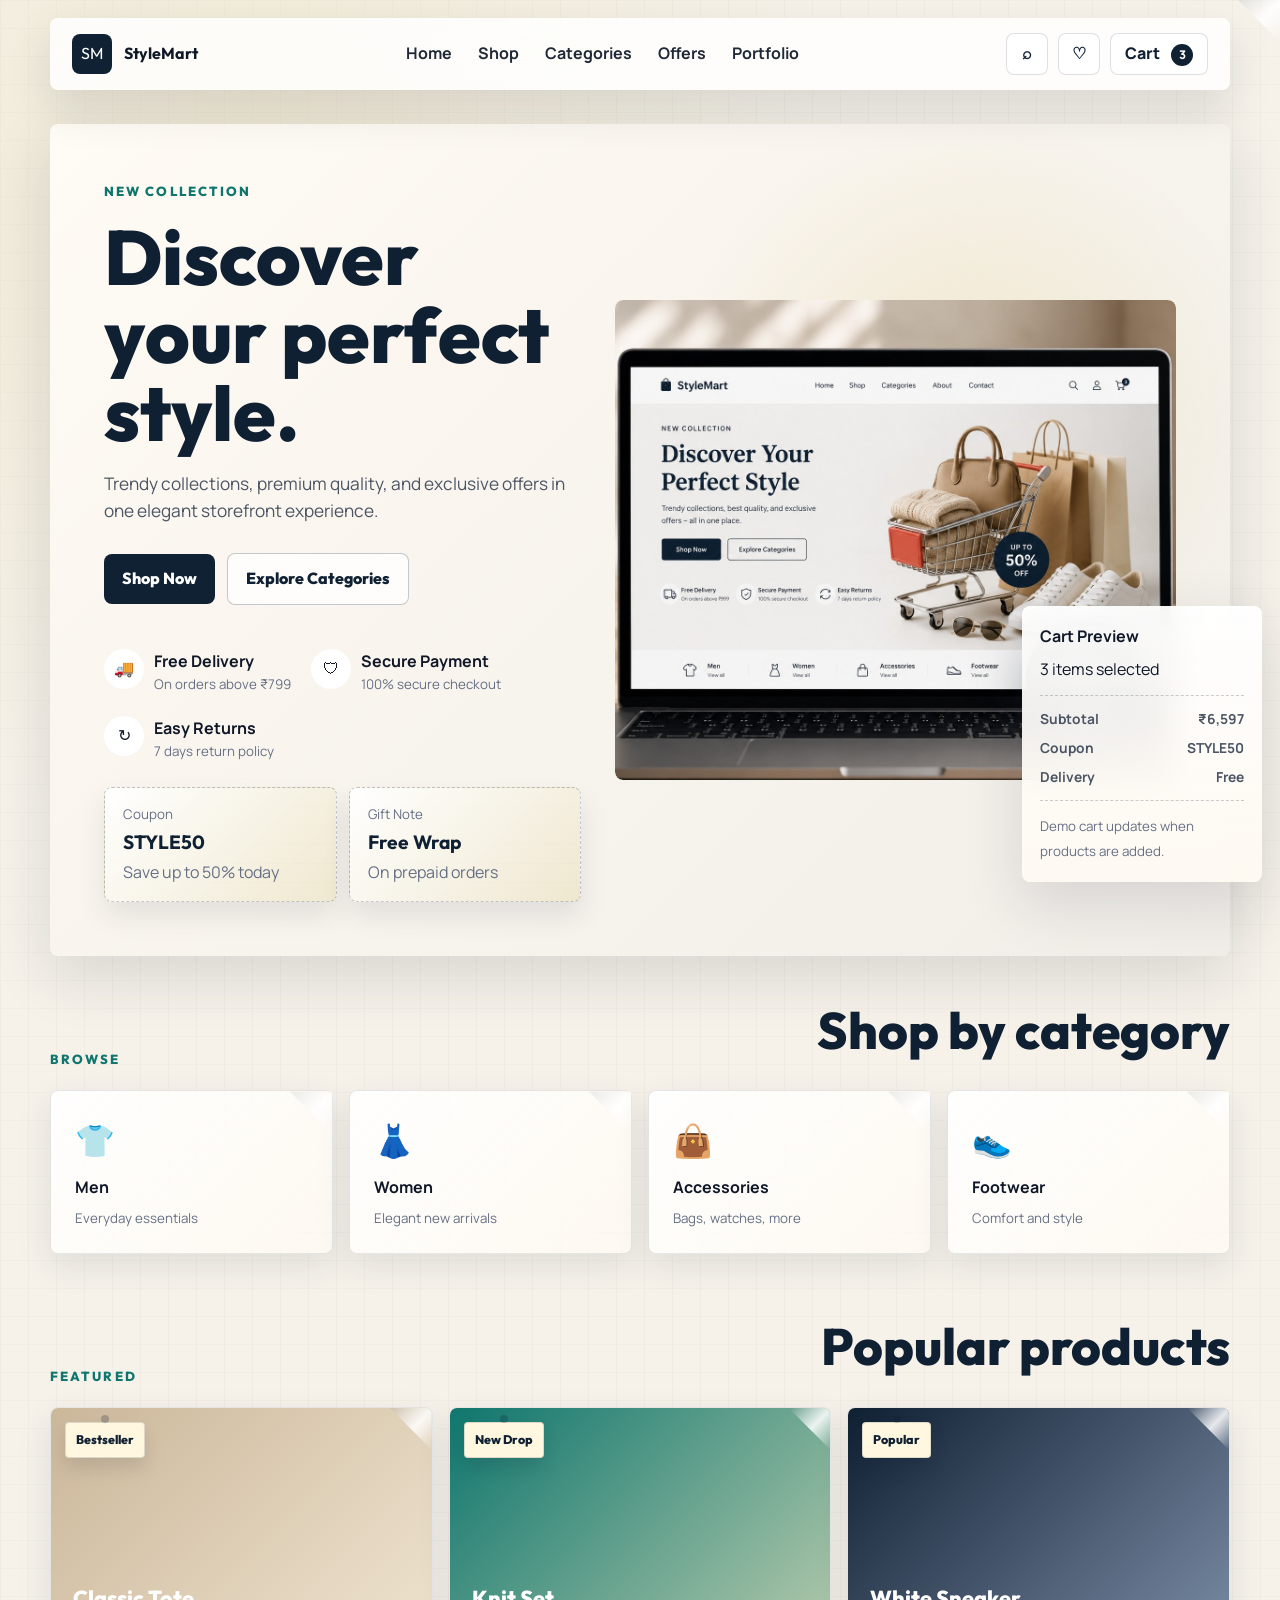
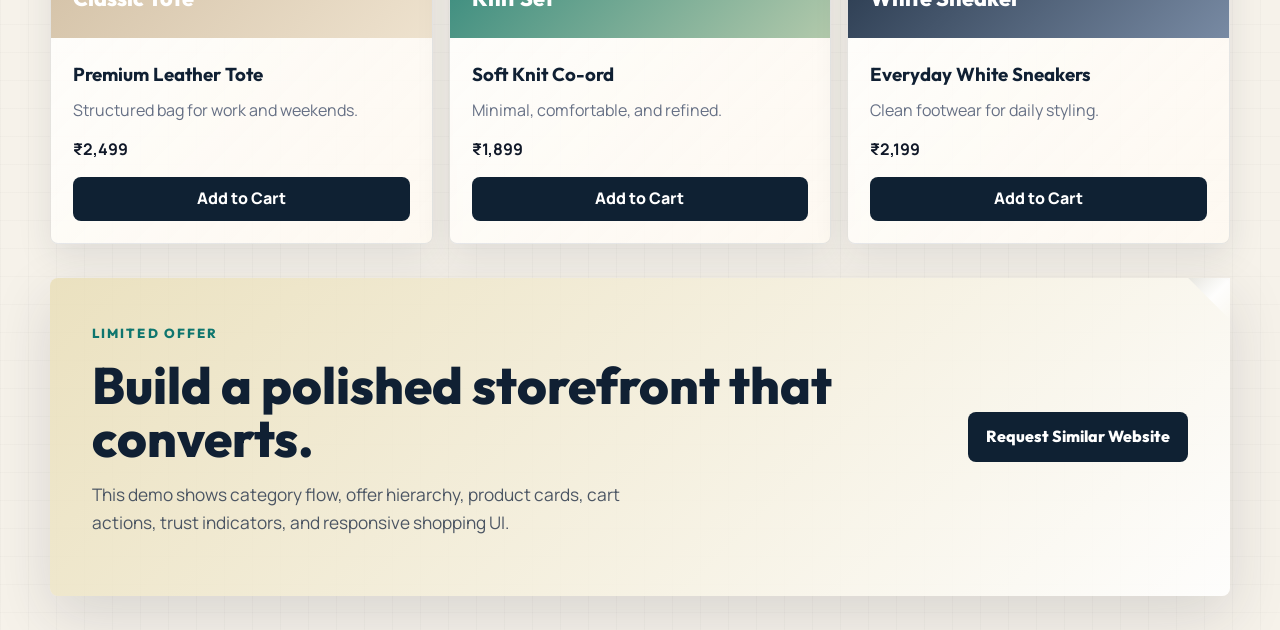
==== commit 4f9f3412: "Update ecommerce-demo.html" ====
--- a/ecommerce-demo.html
+++ b/ecommerce-demo.html
@@ -41,7 +41,7 @@
           <a class="shop-btn shop-btn-light" href="#categories">Explore Categories</a>
         </div>
         <div class="shop-trust">
-          <div><span>🚚</span><strong>Free Delivery</strong><small>On orders above ₹999</small></div>
+          <div><span>🚚</span><strong>Free Delivery</strong><small>On orders above ₹799</small></div>
           <div><span>🛡</span><strong>Secure Payment</strong><small>100% secure checkout</small></div>
           <div><span>↻</span><strong>Easy Returns</strong><small>7 days return policy</small></div>
         </div>
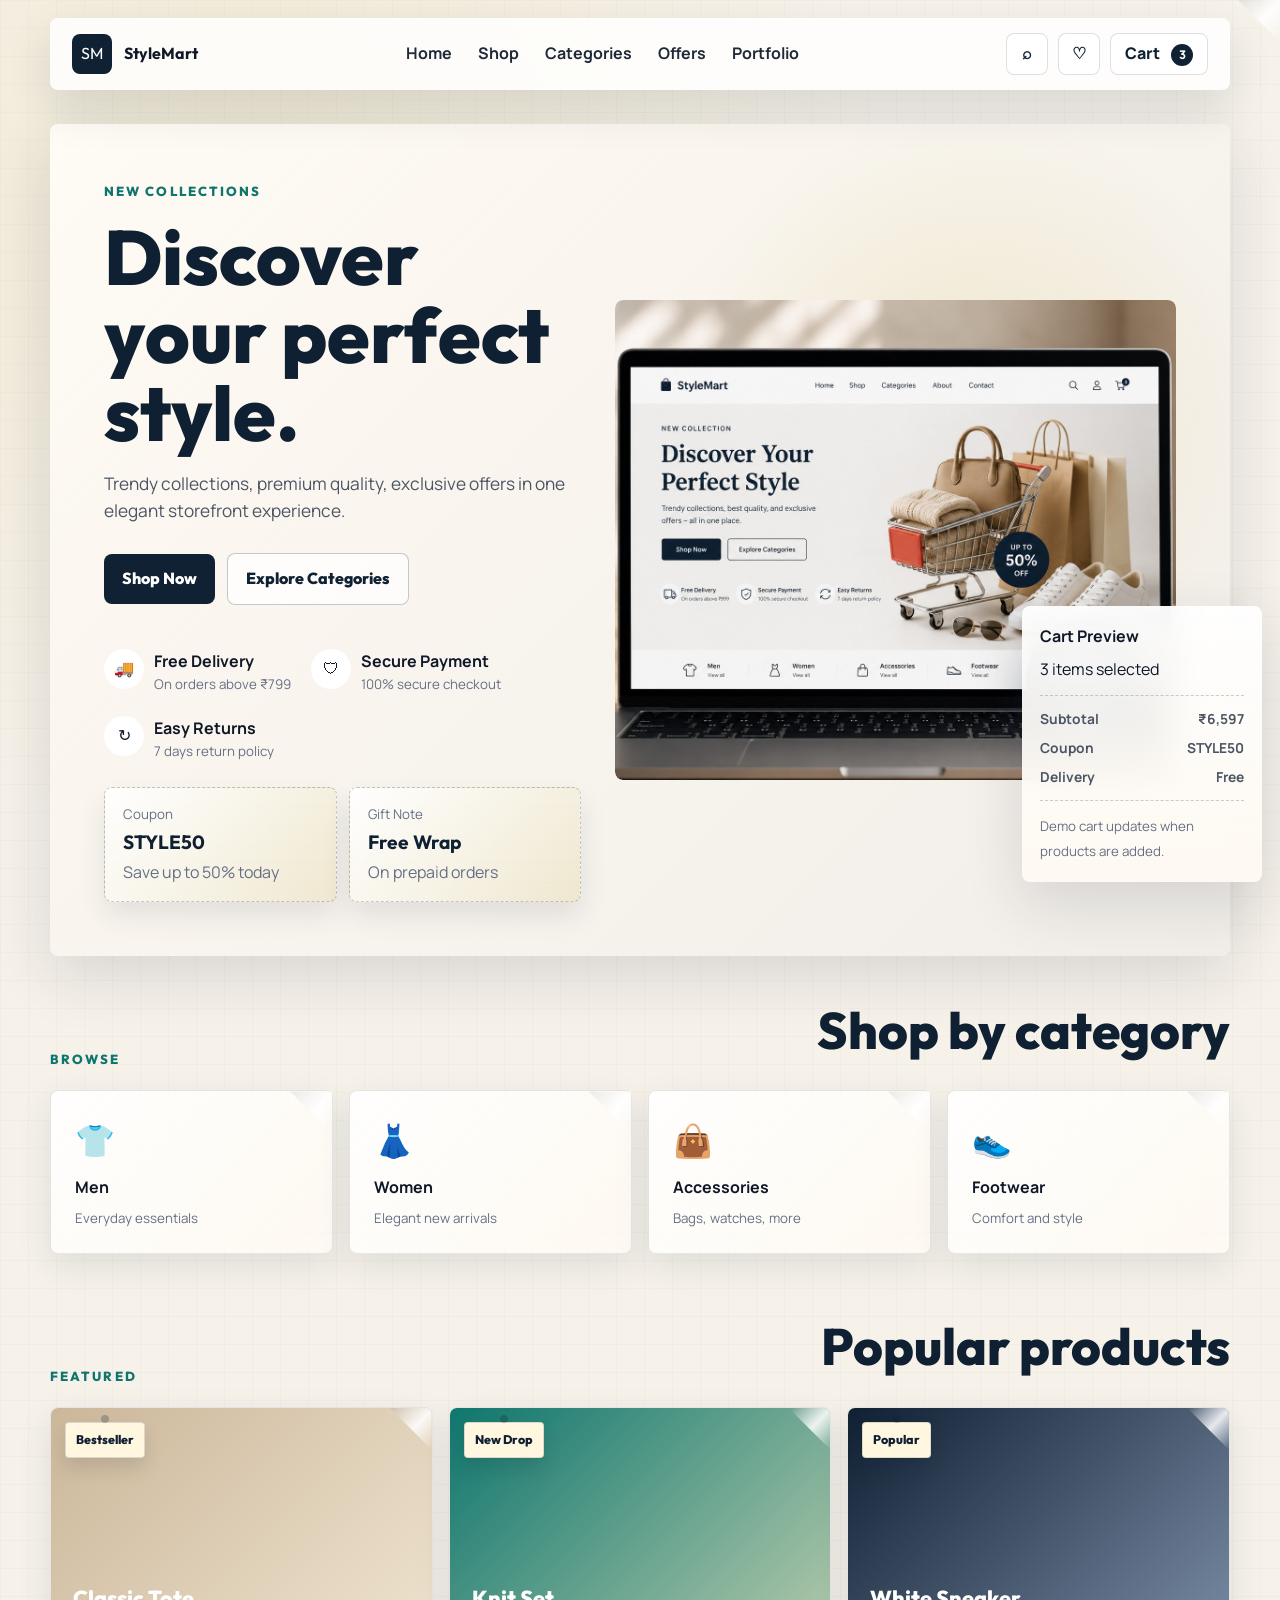
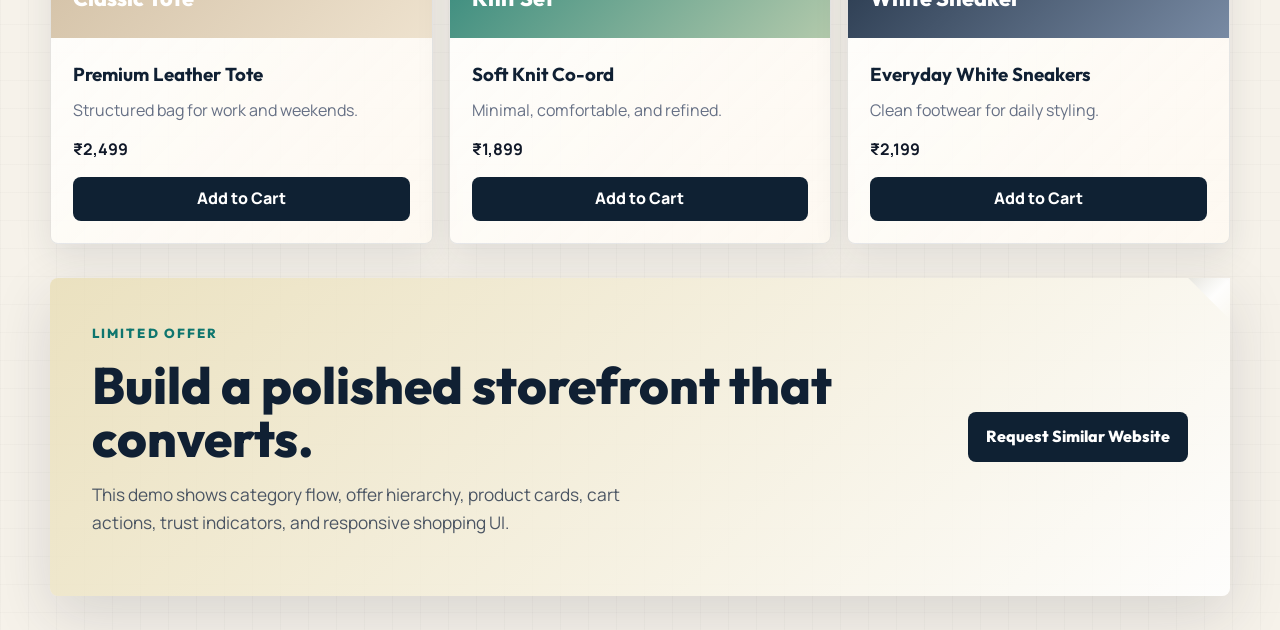
==== commit 488d9fc4: "in ecom" ====
--- a/ecommerce-demo.html
+++ b/ecommerce-demo.html
@@ -10,7 +10,27 @@
 </head>
 <body class="shop-demo">
   <header class="shop-header">
-    <a class="shop-logo" href="portfolio.html" aria-label="Back to portfolio">
+    <a class="shop-logo" href="portfolio.html" aria-label="Back to portfol₹2,499
+    Add to Cart
+    New Drop
+    Knit Set
+    Soft Knit Co-ord
+    Minimal, comfortable, and refined.
+    
+    ₹1,899
+    Add to Cart
+    Popular
+    White Sneaker
+    Everyday White Sneakers
+    Clean footwear for daily styling.
+    
+    ₹2,199
+    Add to Cart
+    Limited Offer
+    Build a polished storefront that converts.
+    This demo shows category flow, offer hierarchy, product cards, cart actions, trust indicators, and responsive shopping UI.
+    
+    io">
       <span>SM</span>
       <strong>StyleMart</strong>
     </a>
@@ -33,9 +53,9 @@
   <main>
     <section id="home" class="shop-hero">
       <div class="shop-hero-copy">
-        <span class="shop-eyebrow">New Collection</span>
+        <span class="shop-eyebrow">New collections</span>
         <h1>Discover your perfect style.</h1>
-        <p>Trendy collections, premium quality, and exclusive offers in one elegant storefront experience.</p>
+        <p>Trendy collections, premium quality, exclusive offers in one elegant storefront experience.</p>
         <div class="shop-hero-actions">
           <a class="shop-btn shop-btn-dark" href="#shop">Shop Now</a>
           <a class="shop-btn shop-btn-light" href="#categories">Explore Categories</a>
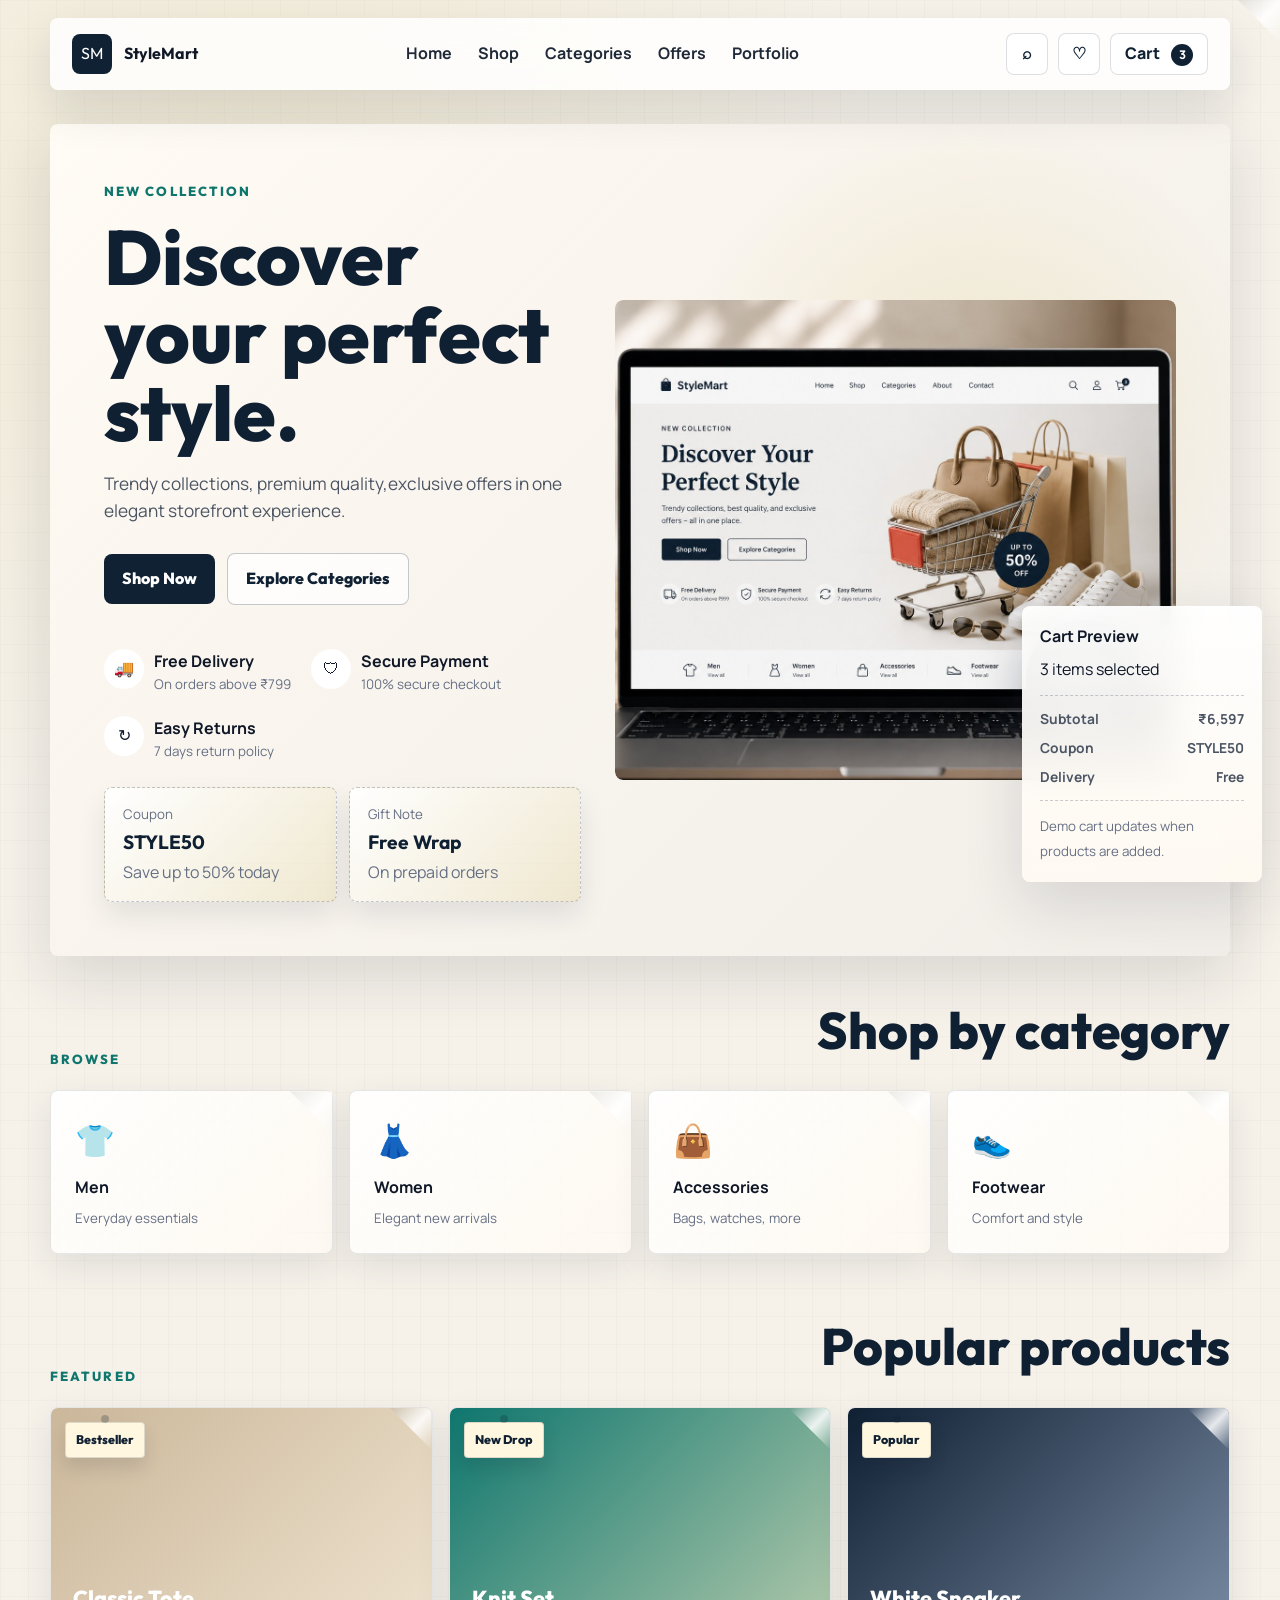
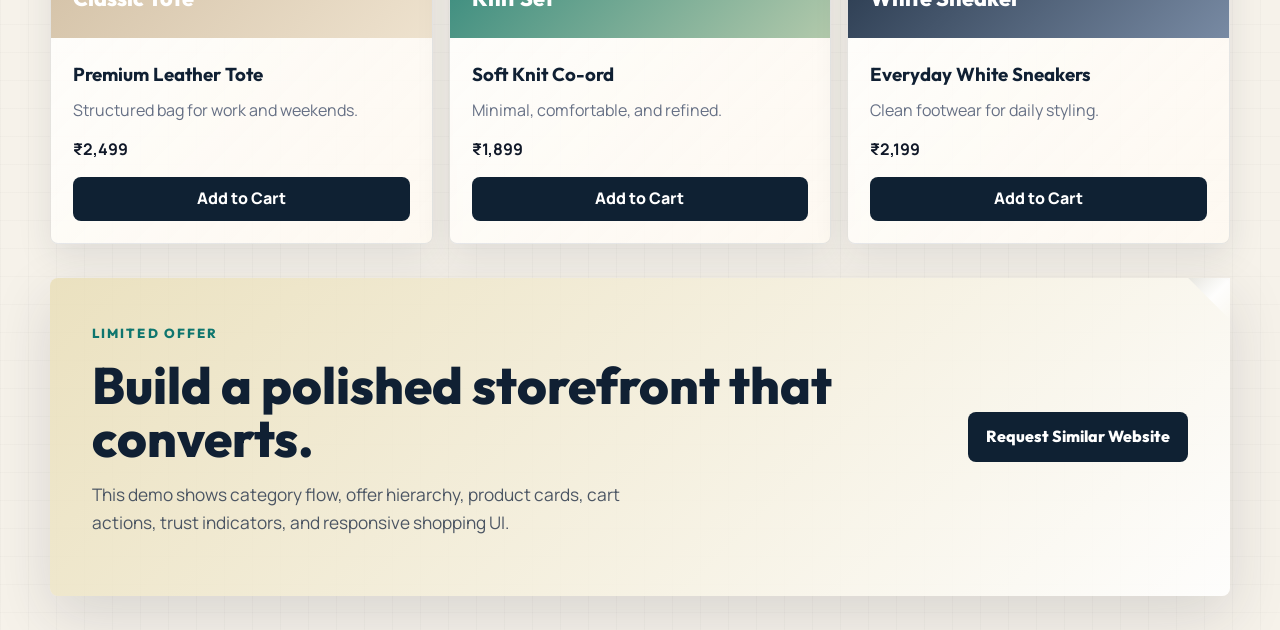
==== commit b4701e82: "Update ecommerce-demo.html" ====
--- a/ecommerce-demo.html
+++ b/ecommerce-demo.html
@@ -10,27 +10,7 @@
 </head>
 <body class="shop-demo">
   <header class="shop-header">
-    <a class="shop-logo" href="portfolio.html" aria-label="Back to portfol₹2,499
-    Add to Cart
-    New Drop
-    Knit Set
-    Soft Knit Co-ord
-    Minimal, comfortable, and refined.
-    
-    ₹1,899
-    Add to Cart
-    Popular
-    White Sneaker
-    Everyday White Sneakers
-    Clean footwear for daily styling.
-    
-    ₹2,199
-    Add to Cart
-    Limited Offer
-    Build a polished storefront that converts.
-    This demo shows category flow, offer hierarchy, product cards, cart actions, trust indicators, and responsive shopping UI.
-    
-    io">
+    <a class="shop-logo" href="portfolio.html" aria-label="Back to portfolio">
       <span>SM</span>
       <strong>StyleMart</strong>
     </a>
@@ -53,9 +33,9 @@
   <main>
     <section id="home" class="shop-hero">
       <div class="shop-hero-copy">
-        <span class="shop-eyebrow">New collections</span>
+        <span class="shop-eyebrow">New Collection</span>
         <h1>Discover your perfect style.</h1>
-        <p>Trendy collections, premium quality, exclusive offers in one elegant storefront experience.</p>
+        <p>Trendy collections, premium quality,exclusive offers in one elegant storefront experience.</p>
         <div class="shop-hero-actions">
           <a class="shop-btn shop-btn-dark" href="#shop">Shop Now</a>
           <a class="shop-btn shop-btn-light" href="#categories">Explore Categories</a>
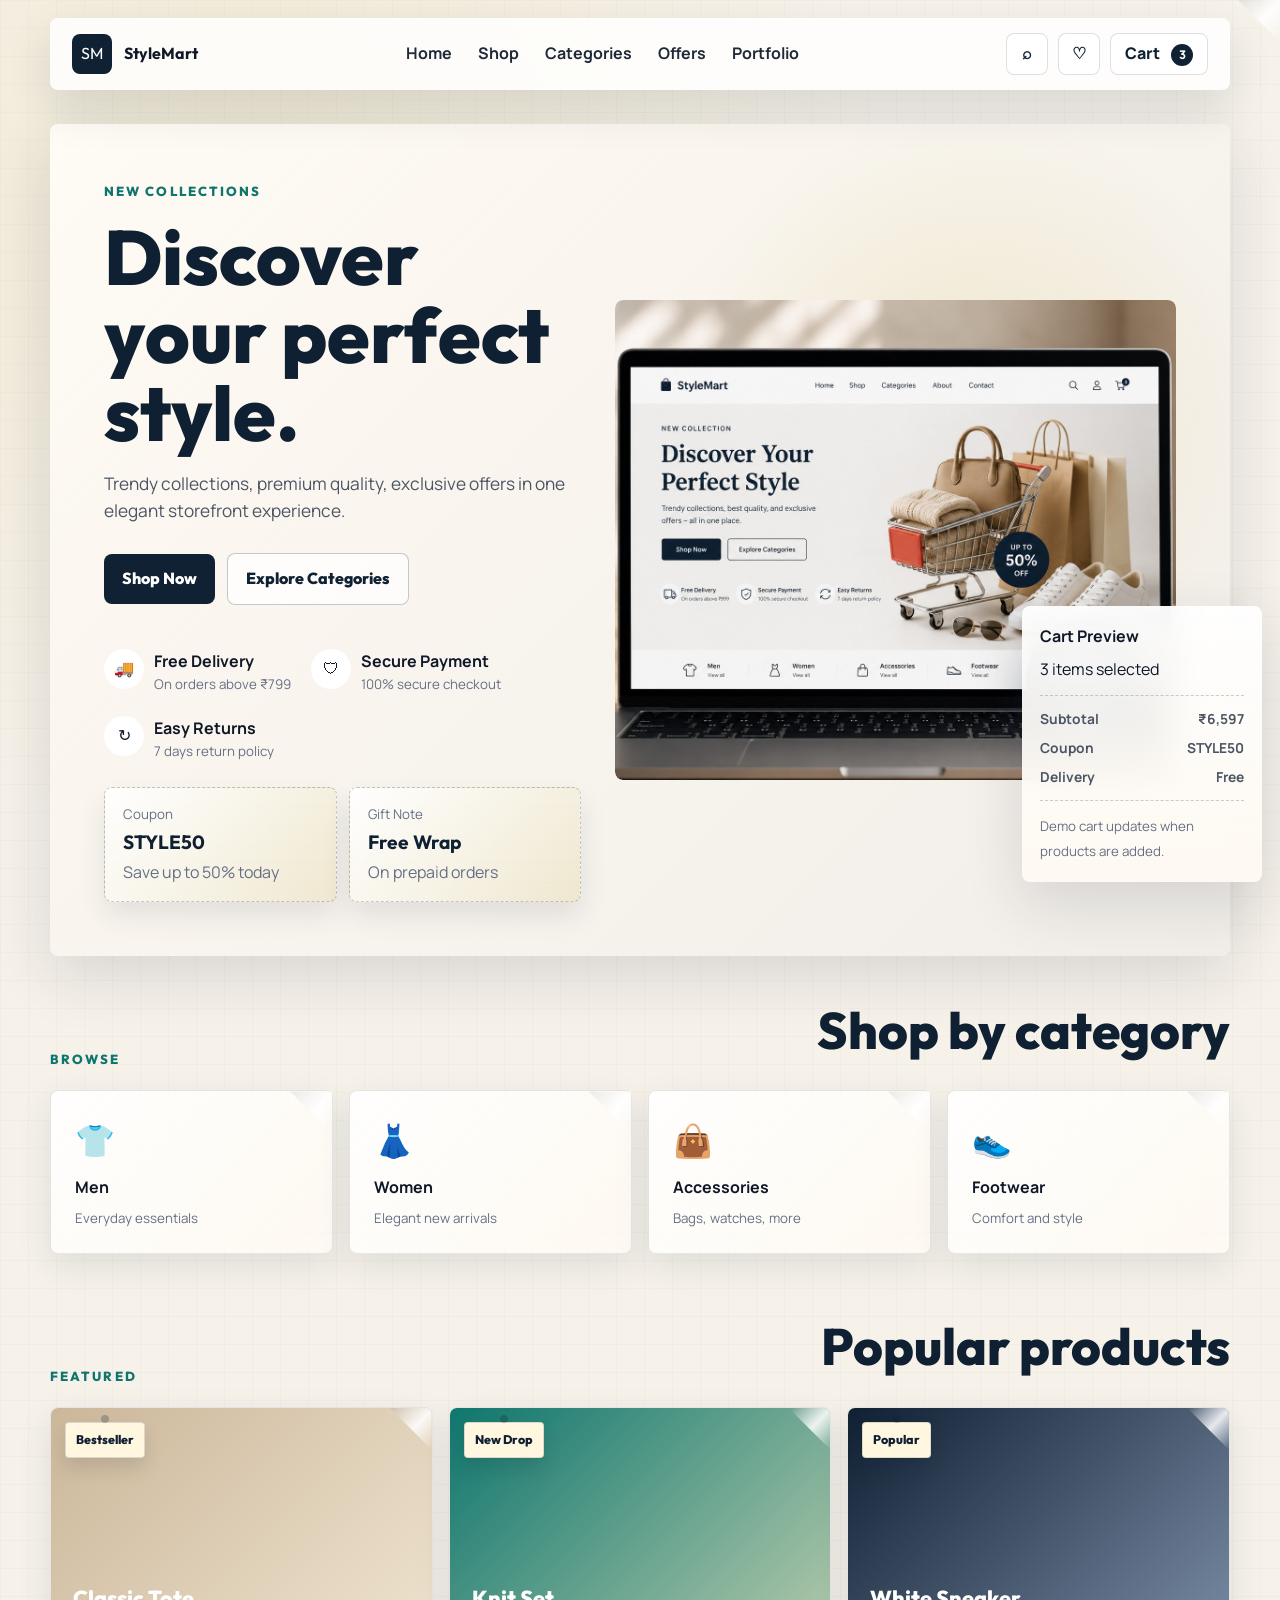
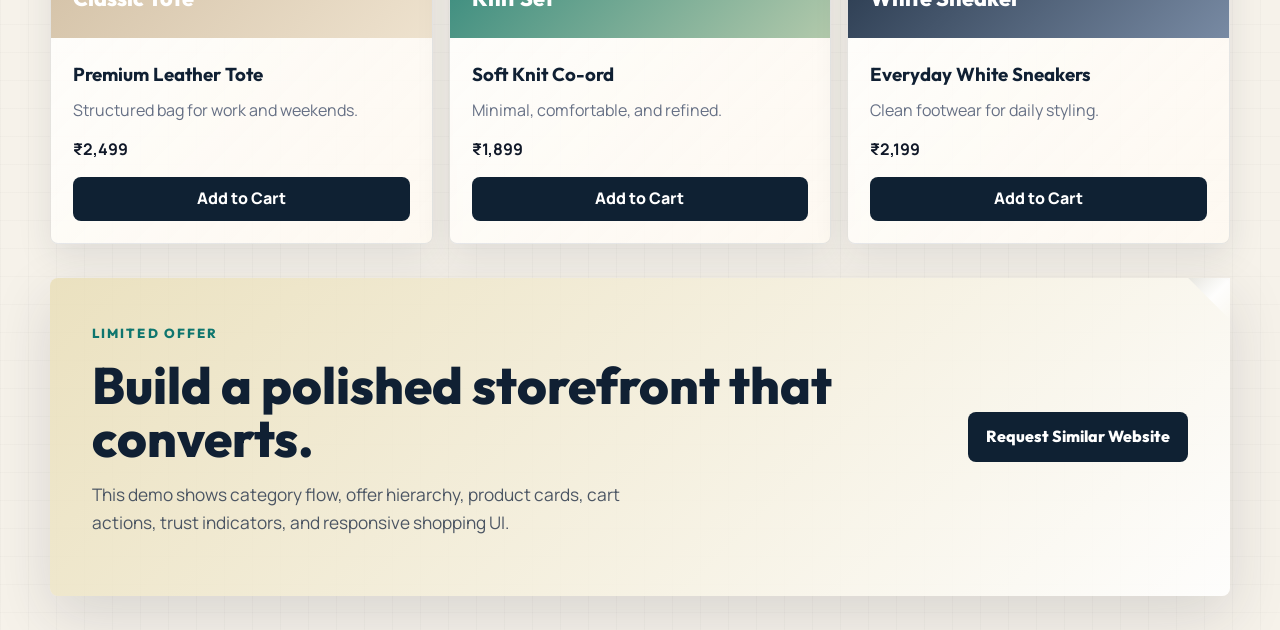
==== commit d691776b: "gu" ====
--- a/ecommerce-demo.html
+++ b/ecommerce-demo.html
@@ -10,7 +10,27 @@
 </head>
 <body class="shop-demo">
   <header class="shop-header">
-    <a class="shop-logo" href="portfolio.html" aria-label="Back to portfolio">
+    <a class="shop-logo" href="portfolio.html" aria-label="Back to portfol₹2,499
+    Add to Cart
+    New Drop
+    Knit Set
+    Soft Knit Co-ord
+    Minimal, comfortable, and refined.
+    
+    ₹1,899
+    Add to Cart
+    Popular
+    White Sneaker
+    Everyday White Sneakers
+    Clean footwear for daily styling.
+    
+    ₹2,199
+    Add to Cart
+    Limited Offer
+    Build a polished storefront that converts.
+    This demo shows category flow, offer hierarchy, product cards, cart actions, trust indicators,responsive shopping UI.
+    
+    io">
       <span>SM</span>
       <strong>StyleMart</strong>
     </a>
@@ -33,9 +53,9 @@
   <main>
     <section id="home" class="shop-hero">
       <div class="shop-hero-copy">
-        <span class="shop-eyebrow">New Collection</span>
+        <span class="shop-eyebrow">New collections</span>
         <h1>Discover your perfect style.</h1>
-        <p>Trendy collections, premium quality,exclusive offers in one elegant storefront experience.</p>
+        <p>Trendy collections, premium quality, exclusive offers in one elegant storefront experience.</p>
         <div class="shop-hero-actions">
           <a class="shop-btn shop-btn-dark" href="#shop">Shop Now</a>
           <a class="shop-btn shop-btn-light" href="#categories">Explore Categories</a>
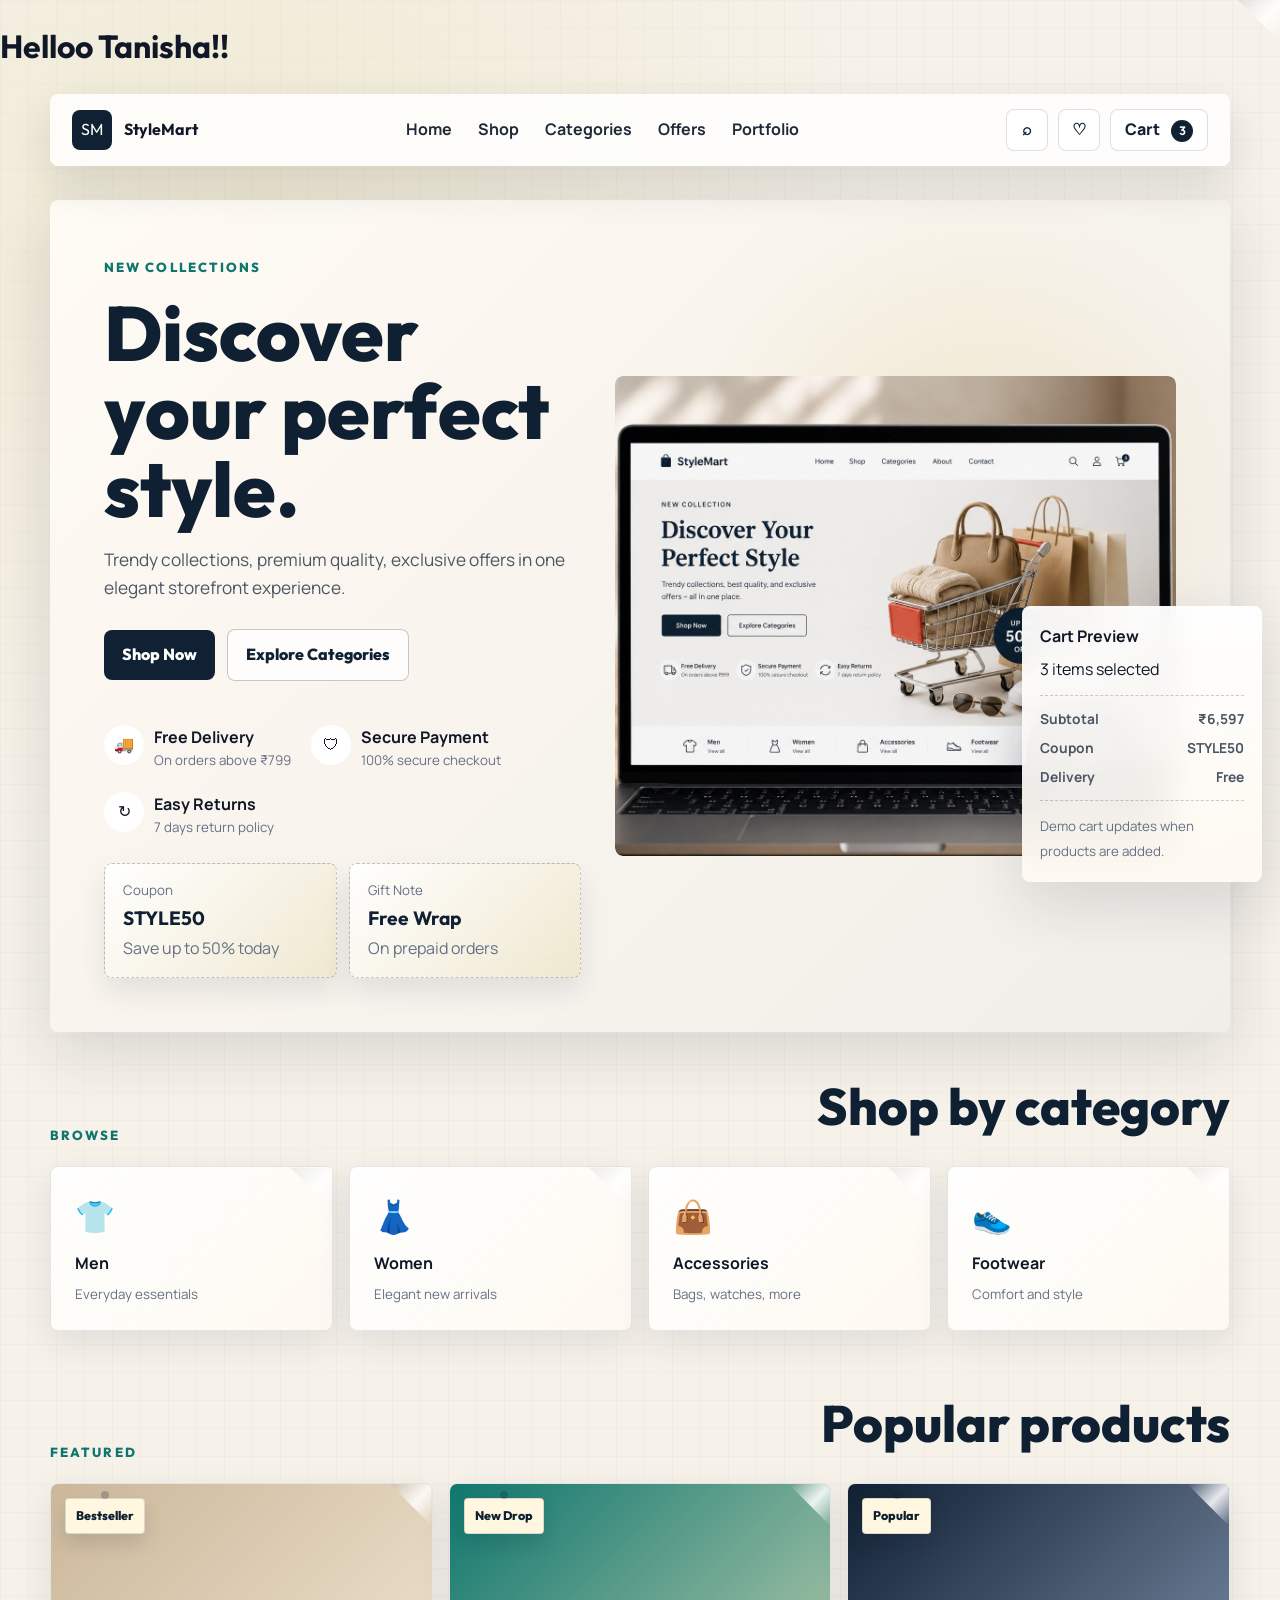
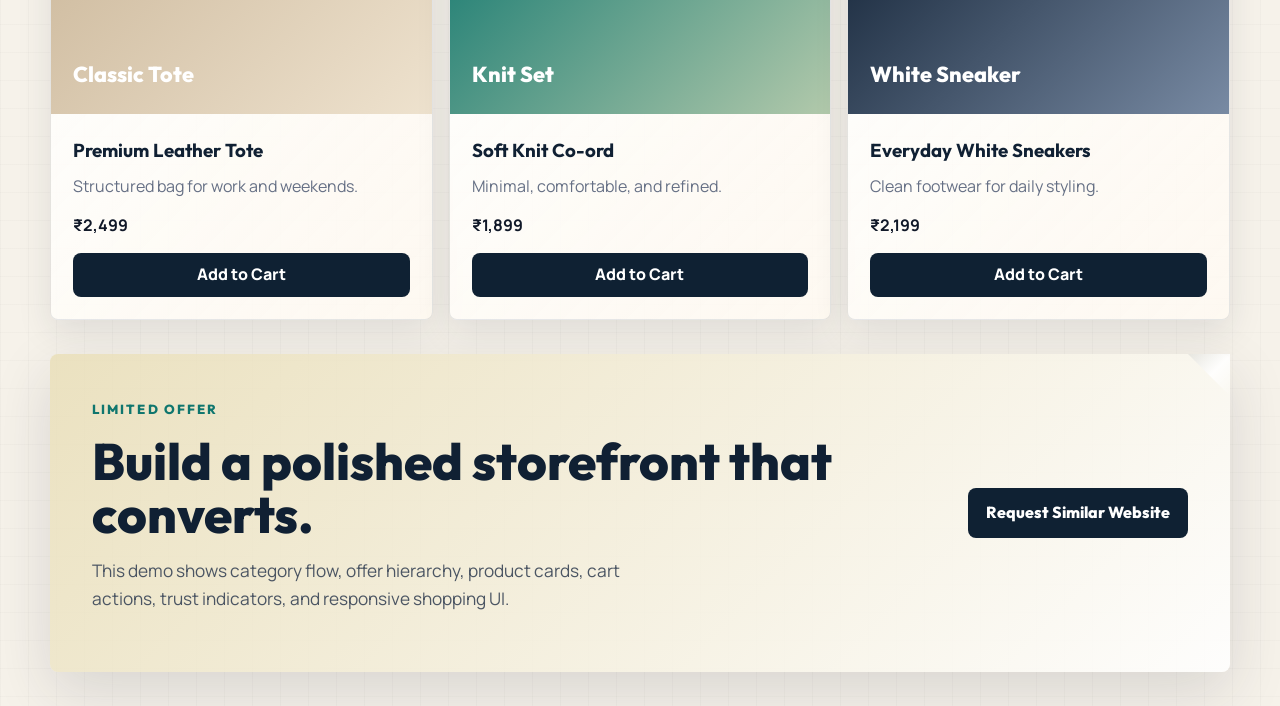
==== commit bdc55089: "added h1" ====
--- a/ecommerce-demo.html
+++ b/ecommerce-demo.html
@@ -9,8 +9,10 @@
   <link rel="stylesheet" href="css/style.css">
 </head>
 <body class="shop-demo">
+  <h1>Helloo Tanisha!!</h1>
   <header class="shop-header">
-    <a class="shop-logo" href="portfolio.html" aria-label="Back to portfol₹2,499
+    <a class="shop-logo" href="portfolio.html" aria-label="Back to portfolio">
+      <!-- ₹2,499
     Add to Cart
     New Drop
     Knit Set
@@ -29,8 +31,7 @@
     Limited Offer
     Build a polished storefront that converts.
     This demo shows category flow, offer hierarchy, product cards, cart actions, trust indicators,responsive shopping UI.
-    
-    io">
+     -->
       <span>SM</span>
       <strong>StyleMart</strong>
     </a>
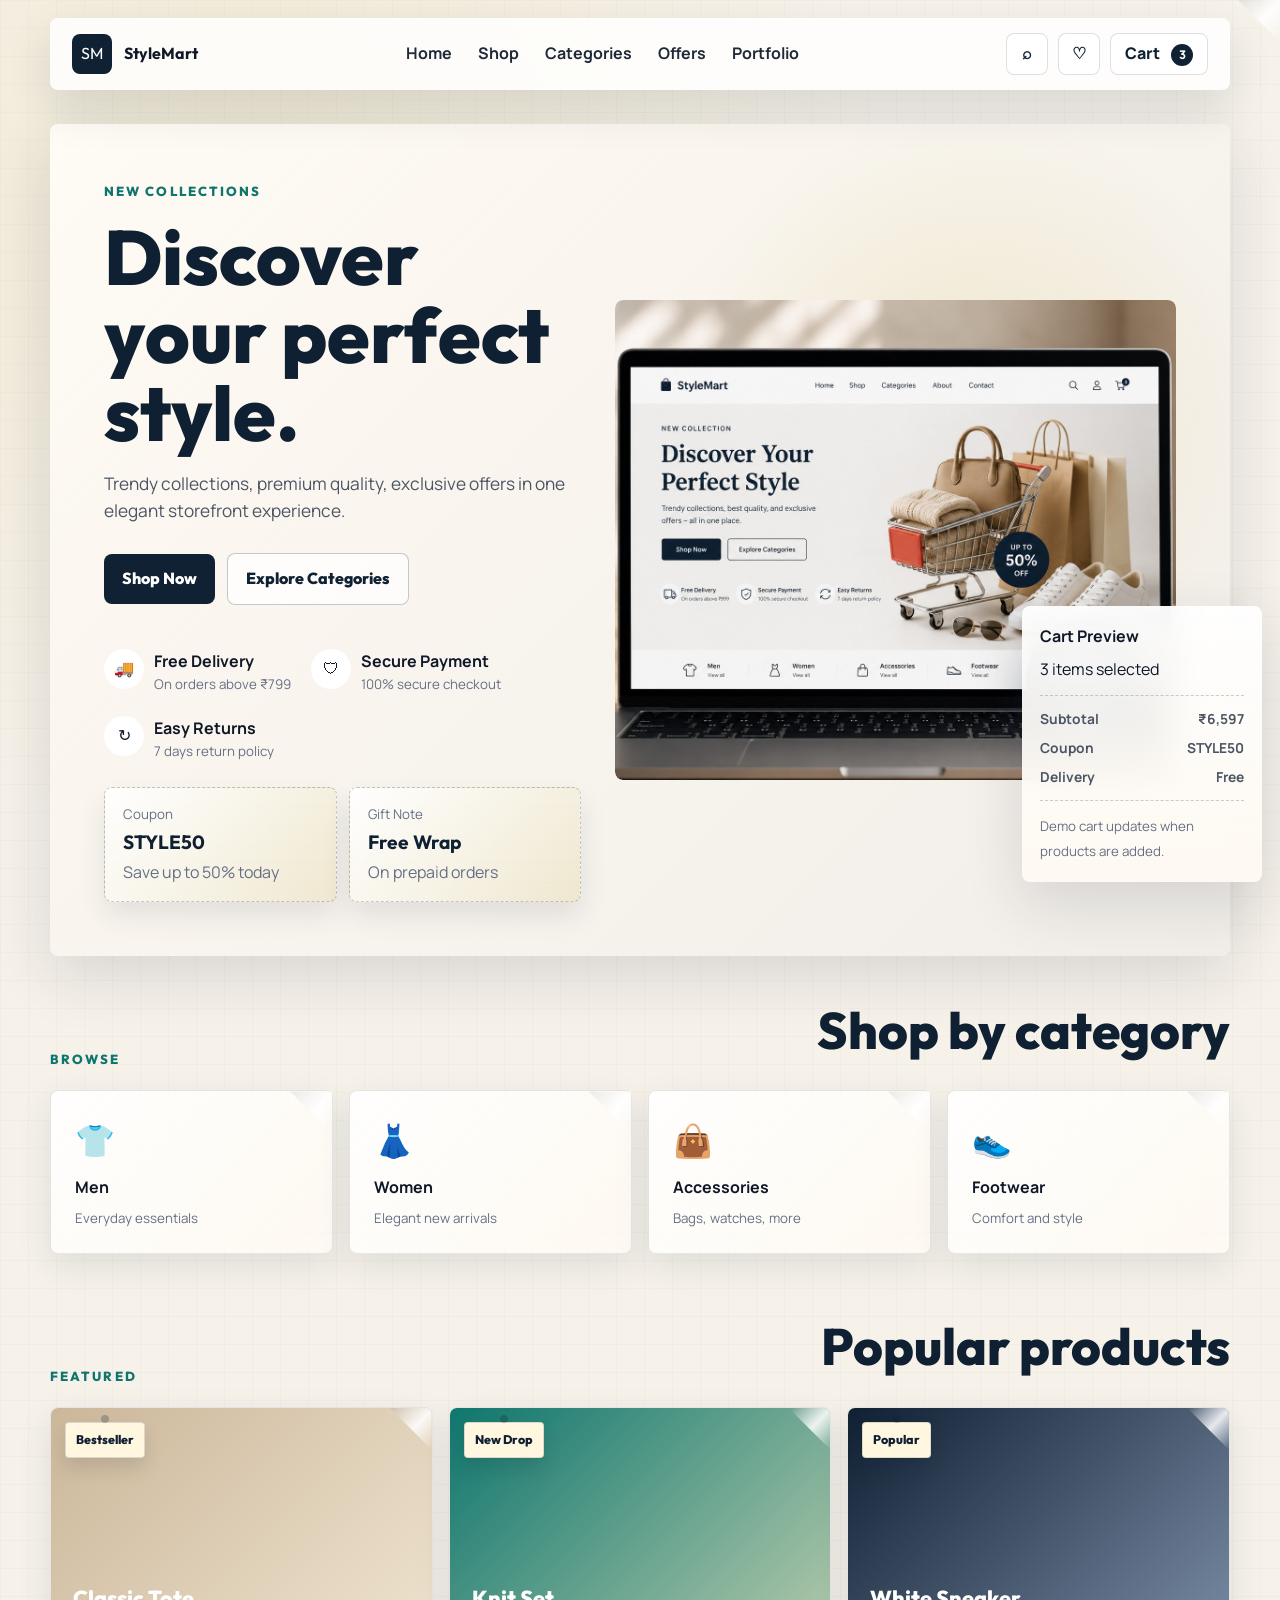
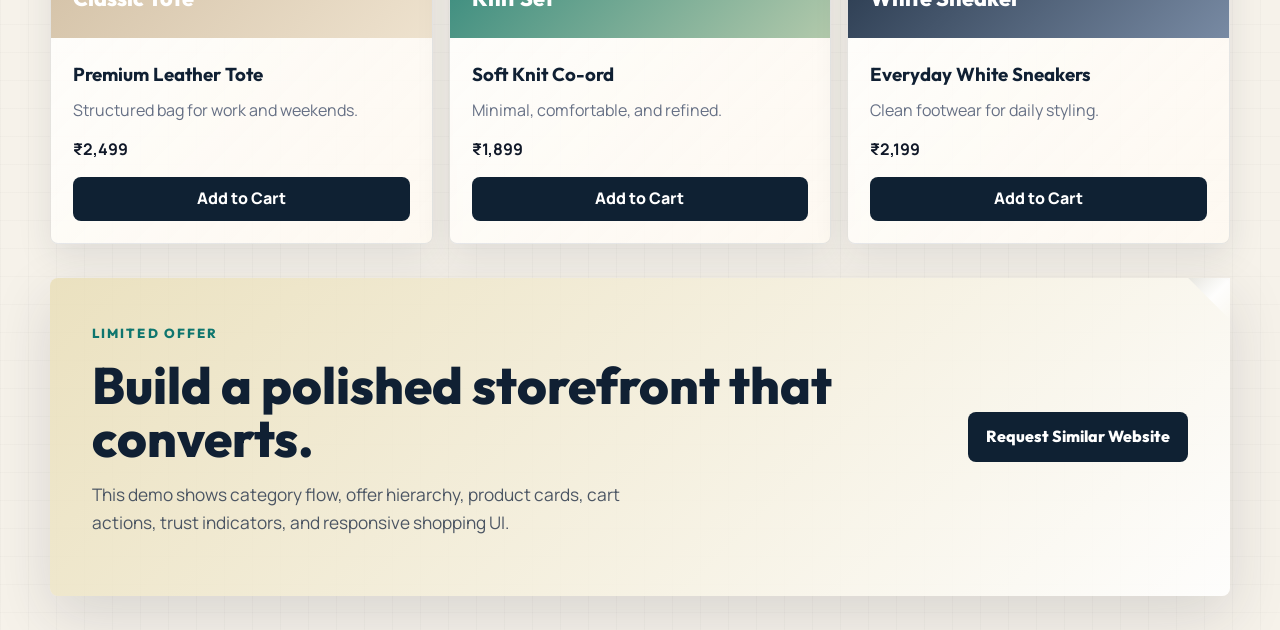
==== commit 56df80b7: "deleted Tanisha" ====
--- a/ecommerce-demo.html
+++ b/ecommerce-demo.html
@@ -9,7 +9,7 @@
   <link rel="stylesheet" href="css/style.css">
 </head>
 <body class="shop-demo">
-  <h1>Helloo Tanisha!!</h1>
+  
   <header class="shop-header">
     <a class="shop-logo" href="portfolio.html" aria-label="Back to portfolio">
       <!-- ₹2,499
@@ -56,8 +56,8 @@
       <div class="shop-hero-copy">
         <span class="shop-eyebrow">New collections</span>
         <h1>Discover your perfect style.</h1>
-        <p>Trendy collections, premium quality, exclusive offers in one elegant storefront experience.</p>
-        <div class="shop-hero-actions">
+         <p>Trendy collections, premium quality, exclusive offers in one elegant storefront experience.</p>
+         <div class="shop-hero-actions">
           <a class="shop-btn shop-btn-dark" href="#shop">Shop Now</a>
           <a class="shop-btn shop-btn-light" href="#categories">Explore Categories</a>
         </div>
